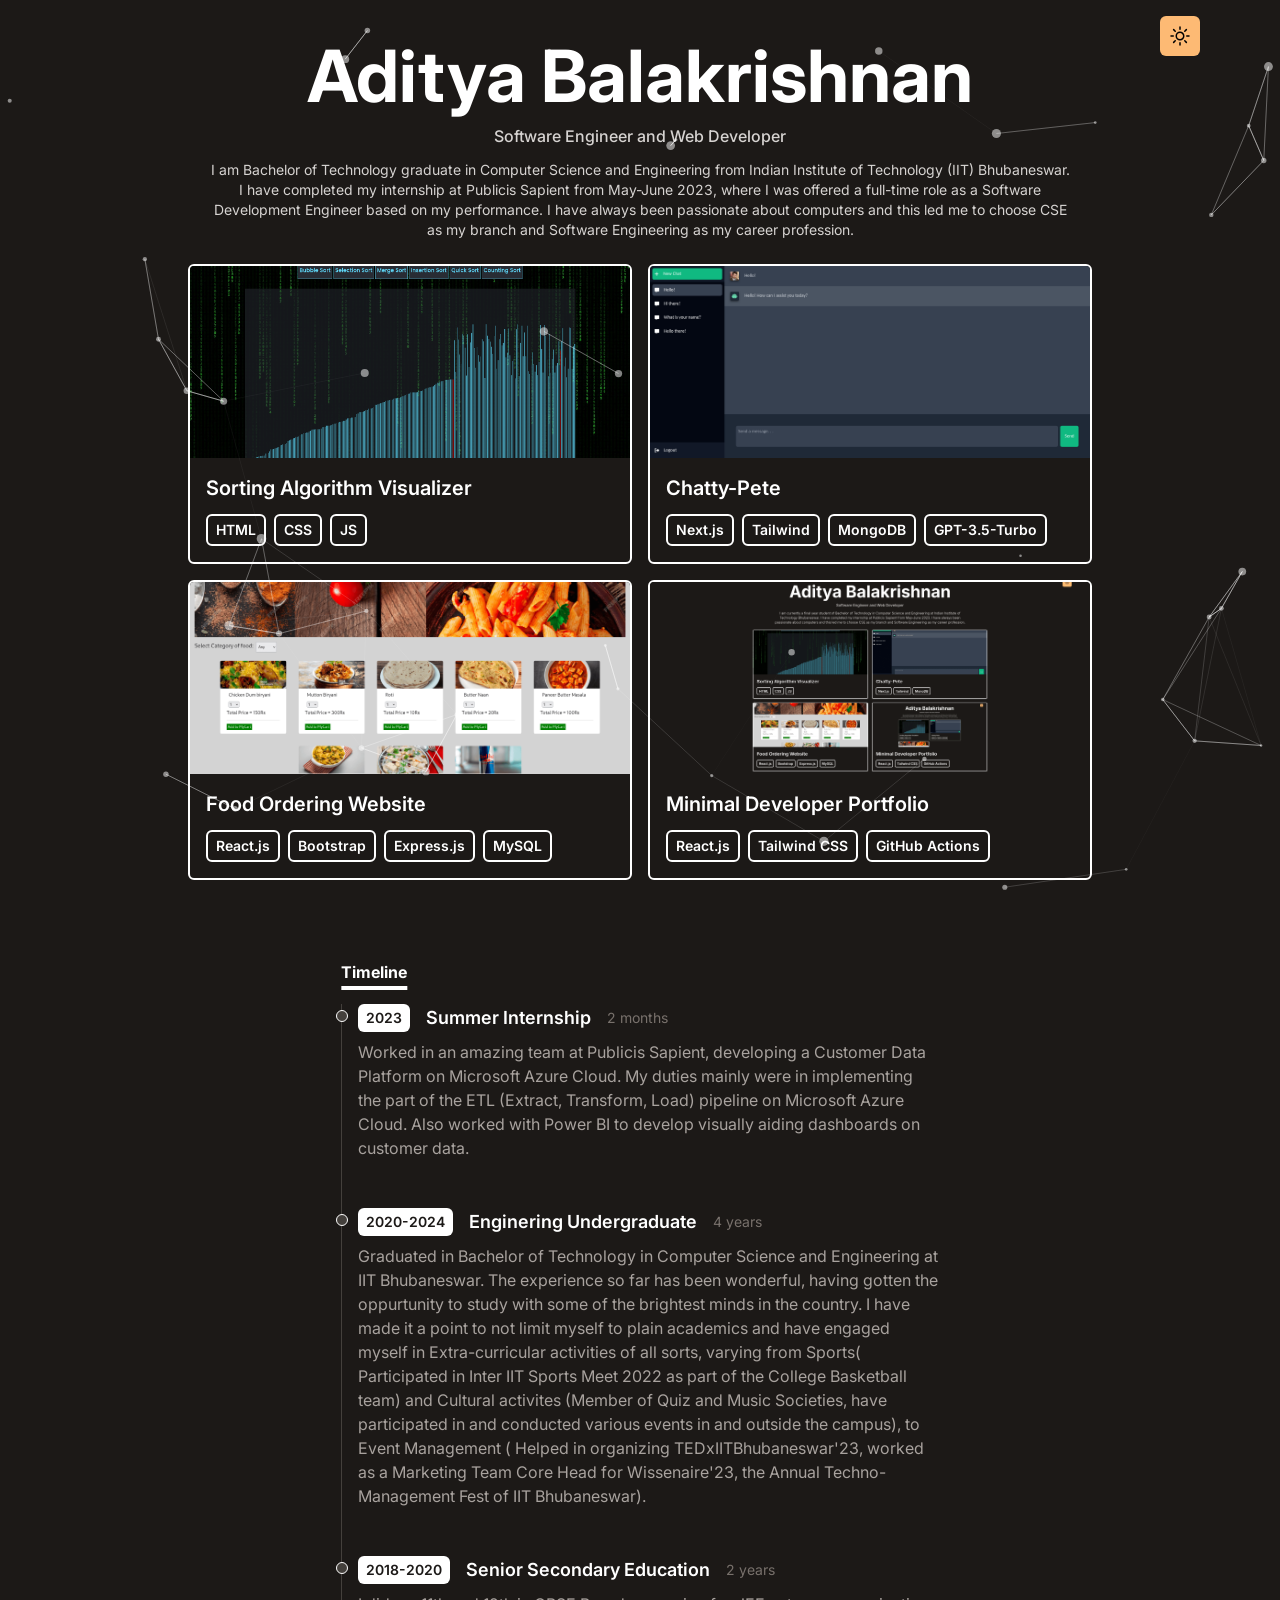
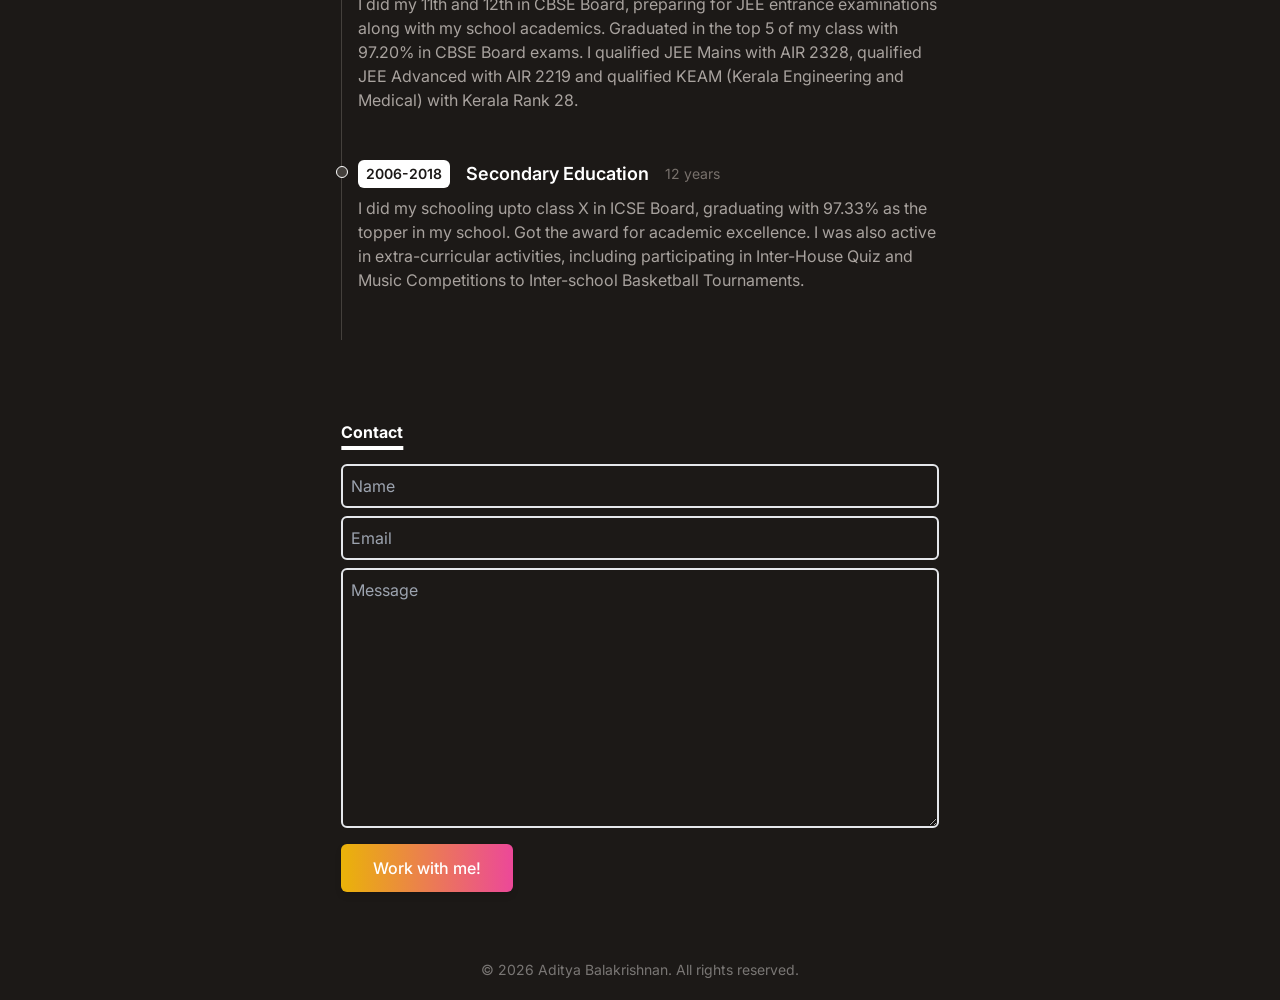
==== index.html @ 232c7db9 "Added build stuff" ====
<!doctype html>
<html lang="en">
  <head>
    <meta charset="UTF-8" />
    <link rel="manifest" href="/site.webmanifest" />
    <meta name="viewport" content="width=device-width, initial-scale=1.0" />
    <title>Minimal Portfolio</title>
    <link rel="preconnect" href="https://fonts.googleapis.com" />
    <link rel="preconnect" href="https://fonts.gstatic.com" crossorigin />
    <link
      href="https://fonts.googleapis.com/css2?family=Inter:wght@300;400;500;600;700&display=swap"
      rel="stylesheet"
    />
    <link
      rel="apple-touch-icon"
      sizes="180x180"
      href="/assets/apple-touch-icon-Cs74NNK3.png"
    />
    <link
      rel="icon"
      type="image/png"
      sizes="32x32"
      href="/assets/favicon-16x16-str2uRy4.png"
    />
    <link
      rel="icon"
      type="image/png"
      sizes="16x16"
      href="/assets/favicon-32x32-C0QKPtD7.png"
    />
    <link rel="manifest" href="/site.webmanifest" />
    <style>
      html,
      body {
        overscroll-behavior: none;
      }
    </style>
    <script type="module" crossorigin src="/assets/index-QibuzWA4.js"></script>
    <link rel="stylesheet" crossorigin href="/assets/index-RofP9uQK.css">
  </head>
  <body>
    <div id="root"></div>
  </body>
</html>
---- assets/index-RofP9uQK.css ----
*,:before,:after{--tw-border-spacing-x: 0;--tw-border-spacing-y: 0;--tw-translate-x: 0;--tw-translate-y: 0;--tw-rotate: 0;--tw-skew-x: 0;--tw-skew-y: 0;--tw-scale-x: 1;--tw-scale-y: 1;--tw-pan-x: ;--tw-pan-y: ;--tw-pinch-zoom: ;--tw-scroll-snap-strictness: proximity;--tw-gradient-from-position: ;--tw-gradient-via-position: ;--tw-gradient-to-position: ;--tw-ordinal: ;--tw-slashed-zero: ;--tw-numeric-figure: ;--tw-numeric-spacing: ;--tw-numeric-fraction: ;--tw-ring-inset: ;--tw-ring-offset-width: 0px;--tw-ring-offset-color: #fff;--tw-ring-color: rgb(59 130 246 / .5);--tw-ring-offset-shadow: 0 0 #0000;--tw-ring-shadow: 0 0 #0000;--tw-shadow: 0 0 #0000;--tw-shadow-colored: 0 0 #0000;--tw-blur: ;--tw-brightness: ;--tw-contrast: ;--tw-grayscale: ;--tw-hue-rotate: ;--tw-invert: ;--tw-saturate: ;--tw-sepia: ;--tw-drop-shadow: ;--tw-backdrop-blur: ;--tw-backdrop-brightness: ;--tw-backdrop-contrast: ;--tw-backdrop-grayscale: ;--tw-backdrop-hue-rotate: ;--tw-backdrop-invert: ;--tw-backdrop-opacity: ;--tw-backdrop-saturate: ;--tw-backdrop-sepia: ;--tw-contain-size: ;--tw-contain-layout: ;--tw-contain-paint: ;--tw-contain-style: }::backdrop{--tw-border-spacing-x: 0;--tw-border-spacing-y: 0;--tw-translate-x: 0;--tw-translate-y: 0;--tw-rotate: 0;--tw-skew-x: 0;--tw-skew-y: 0;--tw-scale-x: 1;--tw-scale-y: 1;--tw-pan-x: ;--tw-pan-y: ;--tw-pinch-zoom: ;--tw-scroll-snap-strictness: proximity;--tw-gradient-from-position: ;--tw-gradient-via-position: ;--tw-gradient-to-position: ;--tw-ordinal: ;--tw-slashed-zero: ;--tw-numeric-figure: ;--tw-numeric-spacing: ;--tw-numeric-fraction: ;--tw-ring-inset: ;--tw-ring-offset-width: 0px;--tw-ring-offset-color: #fff;--tw-ring-color: rgb(59 130 246 / .5);--tw-ring-offset-shadow: 0 0 #0000;--tw-ring-shadow: 0 0 #0000;--tw-shadow: 0 0 #0000;--tw-shadow-colored: 0 0 #0000;--tw-blur: ;--tw-brightness: ;--tw-contrast: ;--tw-grayscale: ;--tw-hue-rotate: ;--tw-invert: ;--tw-saturate: ;--tw-sepia: ;--tw-drop-shadow: ;--tw-backdrop-blur: ;--tw-backdrop-brightness: ;--tw-backdrop-contrast: ;--tw-backdrop-grayscale: ;--tw-backdrop-hue-rotate: ;--tw-backdrop-invert: ;--tw-backdrop-opacity: ;--tw-backdrop-saturate: ;--tw-backdrop-sepia: ;--tw-contain-size: ;--tw-contain-layout: ;--tw-contain-paint: ;--tw-contain-style: }*,:before,:after{box-sizing:border-box;border-width:0;border-style:solid;border-color:#e5e7eb}:before,:after{--tw-content: ""}html,:host{line-height:1.5;-webkit-text-size-adjust:100%;-moz-tab-size:4;-o-tab-size:4;tab-size:4;font-family:ui-sans-serif,system-ui,sans-serif,"Apple Color Emoji","Segoe UI Emoji",Segoe UI Symbol,"Noto Color Emoji";font-feature-settings:normal;font-variation-settings:normal;-webkit-tap-highlight-color:transparent}body{margin:0;line-height:inherit}hr{height:0;color:inherit;border-top-width:1px}abbr:where([title]){-webkit-text-decoration:underline dotted;text-decoration:underline dotted}h1,h2,h3,h4,h5,h6{font-size:inherit;font-weight:inherit}a{color:inherit;text-decoration:inherit}b,strong{font-weight:bolder}code,kbd,samp,pre{font-family:ui-monospace,SFMono-Regular,Menlo,Monaco,Consolas,Liberation Mono,Courier New,monospace;font-feature-settings:normal;font-variation-settings:normal;font-size:1em}small{font-size:80%}sub,sup{font-size:75%;line-height:0;position:relative;vertical-align:baseline}sub{bottom:-.25em}sup{top:-.5em}table{text-indent:0;border-color:inherit;border-collapse:collapse}button,input,optgroup,select,textarea{font-family:inherit;font-feature-settings:inherit;font-variation-settings:inherit;font-size:100%;font-weight:inherit;line-height:inherit;letter-spacing:inherit;color:inherit;margin:0;padding:0}button,select{text-transform:none}button,input:where([type=button]),input:where([type=reset]),input:where([type=submit]){-webkit-appearance:button;background-color:transparent;background-image:none}:-moz-focusring{outline:auto}:-moz-ui-invalid{box-shadow:none}progress{vertical-align:baseline}::-webkit-inner-spin-button,::-webkit-outer-spin-button{height:auto}[type=search]{-webkit-appearance:textfield;outline-offset:-2px}::-webkit-search-decoration{-webkit-appearance:none}::-webkit-file-upload-button{-webkit-appearance:button;font:inherit}summary{display:list-item}blockquote,dl,dd,h1,h2,h3,h4,h5,h6,hr,figure,p,pre{margin:0}fieldset{margin:0;padding:0}legend{padding:0}ol,ul,menu{list-style:none;margin:0;padding:0}dialog{padding:0}textarea{resize:vertical}input::-moz-placeholder,textarea::-moz-placeholder{opacity:1;color:#9ca3af}input::placeholder,textarea::placeholder{opacity:1;color:#9ca3af}button,[role=button]{cursor:pointer}:disabled{cursor:default}img,svg,video,canvas,audio,iframe,embed,object{display:block;vertical-align:middle}img,video{max-width:100%;height:auto}[hidden]:where(:not([hidden=until-found])){display:none}.fixed{position:fixed}.absolute{position:absolute}.relative{position:relative}.-left-1\.5{left:-.375rem}.right-20{right:5rem}.top-4{top:1rem}.z-10{z-index:10}.mx-auto{margin-left:auto;margin-right:auto}.my-1{margin-top:.25rem;margin-bottom:.25rem}.my-2{margin-top:.5rem;margin-bottom:.5rem}.my-20{margin-top:5rem;margin-bottom:5rem}.mb-1{margin-bottom:.25rem}.mb-10{margin-bottom:2.5rem}.mb-2{margin-bottom:.5rem}.mb-3{margin-bottom:.75rem}.mb-4{margin-bottom:1rem}.mb-5{margin-bottom:1.25rem}.ml-4{margin-left:1rem}.mt-1\.5{margin-top:.375rem}.mt-2{margin-top:.5rem}.inline-block{display:inline-block}.flex{display:flex}.grid{display:grid}.h-3{height:.75rem}.h-36{height:9rem}.h-6{height:1.5rem}.min-h-screen{min-height:100vh}.w-11\/12{width:91.666667%}.w-3{width:.75rem}.w-6{width:1.5rem}.w-full{width:100%}.w-max{width:-moz-max-content;width:max-content}.max-w-5xl{max-width:64rem}.cursor-pointer{cursor:pointer}.grid-cols-1{grid-template-columns:repeat(1,minmax(0,1fr))}.flex-row{flex-direction:row}.flex-col{flex-direction:column}.flex-wrap{flex-wrap:wrap}.items-center{align-items:center}.justify-start{justify-content:flex-start}.justify-center{justify-content:center}.gap-2{gap:.5rem}.gap-4{gap:1rem}.overflow-hidden{overflow:hidden}.rounded-full{border-radius:9999px}.rounded-md{border-radius:.375rem}.border{border-width:1px}.border-2{border-width:2px}.border-l{border-left-width:1px}.border-stone-200{--tw-border-opacity: 1;border-color:rgb(231 229 228 / var(--tw-border-opacity, 1))}.border-stone-900{--tw-border-opacity: 1;border-color:rgb(28 25 23 / var(--tw-border-opacity, 1))}.border-white{--tw-border-opacity: 1;border-color:rgb(255 255 255 / var(--tw-border-opacity, 1))}.bg-stone-200{--tw-bg-opacity: 1;background-color:rgb(231 229 228 / var(--tw-bg-opacity, 1))}.bg-stone-900{--tw-bg-opacity: 1;background-color:rgb(28 25 23 / var(--tw-bg-opacity, 1))}.bg-transparent{background-color:transparent}.bg-violet-300{--tw-bg-opacity: 1;background-color:rgb(196 181 253 / var(--tw-bg-opacity, 1))}.bg-white{--tw-bg-opacity: 1;background-color:rgb(255 255 255 / var(--tw-bg-opacity, 1))}.bg-gradient-to-r{background-image:linear-gradient(to right,var(--tw-gradient-stops))}.from-yellow-500{--tw-gradient-from: #eab308 var(--tw-gradient-from-position);--tw-gradient-to: rgb(234 179 8 / 0) var(--tw-gradient-to-position);--tw-gradient-stops: var(--tw-gradient-from), var(--tw-gradient-to)}.to-pink-500{--tw-gradient-to: #ec4899 var(--tw-gradient-to-position)}.object-cover{-o-object-fit:cover;object-fit:cover}.p-2{padding:.5rem}.p-4{padding:1rem}.px-2{padding-left:.5rem;padding-right:.5rem}.px-20{padding-left:5rem;padding-right:5rem}.px-8{padding-left:2rem;padding-right:2rem}.py-1{padding-top:.25rem;padding-bottom:.25rem}.py-3{padding-top:.75rem;padding-bottom:.75rem}.py-5{padding-top:1.25rem;padding-bottom:1.25rem}.pb-6{padding-bottom:1.5rem}.pt-10{padding-top:2.5rem}.text-center{text-align:center}.font-inter{font-family:inter,serif}.text-4xl{font-size:2.25rem;line-height:2.5rem}.text-base{font-size:1rem;line-height:1.5rem}.text-lg{font-size:1.125rem;line-height:1.75rem}.text-sm{font-size:.875rem;line-height:1.25rem}.text-xs{font-size:.75rem;line-height:1rem}.font-bold{font-weight:700}.font-medium{font-weight:500}.font-normal{font-weight:400}.font-semibold{font-weight:600}.leading-none{line-height:1}.text-stone-400{--tw-text-opacity: 1;color:rgb(168 162 158 / var(--tw-text-opacity, 1))}.text-stone-500{--tw-text-opacity: 1;color:rgb(120 113 108 / var(--tw-text-opacity, 1))}.text-stone-900{--tw-text-opacity: 1;color:rgb(28 25 23 / var(--tw-text-opacity, 1))}.text-white{--tw-text-opacity: 1;color:rgb(255 255 255 / var(--tw-text-opacity, 1))}.underline{text-decoration-line:underline}.decoration-4{text-decoration-thickness:4px}.underline-offset-8{text-underline-offset:8px}.opacity-50{opacity:.5}.drop-shadow-md{--tw-drop-shadow: drop-shadow(0 4px 3px rgb(0 0 0 / .07)) drop-shadow(0 2px 2px rgb(0 0 0 / .06));filter:var(--tw-blur) var(--tw-brightness) var(--tw-contrast) var(--tw-grayscale) var(--tw-hue-rotate) var(--tw-invert) var(--tw-saturate) var(--tw-sepia) var(--tw-drop-shadow)}.hover\:stroke-white:hover{stroke:#fff}.focus\:outline-none:focus{outline:2px solid transparent;outline-offset:2px}.dark\:border-white:is(.dark *){--tw-border-opacity: 1;border-color:rgb(255 255 255 / var(--tw-border-opacity, 1))}.dark\:border-x-stone-700:is(.dark *){--tw-border-opacity: 1;border-left-color:rgb(68 64 60 / var(--tw-border-opacity, 1));border-right-color:rgb(68 64 60 / var(--tw-border-opacity, 1))}.dark\:bg-orange-300:is(.dark *){--tw-bg-opacity: 1;background-color:rgb(253 186 116 / var(--tw-bg-opacity, 1))}.dark\:bg-stone-700:is(.dark *){--tw-bg-opacity: 1;background-color:rgb(68 64 60 / var(--tw-bg-opacity, 1))}.dark\:bg-stone-900:is(.dark *){--tw-bg-opacity: 1;background-color:rgb(28 25 23 / var(--tw-bg-opacity, 1))}.dark\:bg-white:is(.dark *){--tw-bg-opacity: 1;background-color:rgb(255 255 255 / var(--tw-bg-opacity, 1))}.dark\:text-stone-300:is(.dark *){--tw-text-opacity: 1;color:rgb(214 211 209 / var(--tw-text-opacity, 1))}.dark\:text-stone-400:is(.dark *){--tw-text-opacity: 1;color:rgb(168 162 158 / var(--tw-text-opacity, 1))}.dark\:text-stone-500:is(.dark *){--tw-text-opacity: 1;color:rgb(120 113 108 / var(--tw-text-opacity, 1))}.dark\:text-stone-900:is(.dark *){--tw-text-opacity: 1;color:rgb(28 25 23 / var(--tw-text-opacity, 1))}.dark\:text-white:is(.dark *){--tw-text-opacity: 1;color:rgb(255 255 255 / var(--tw-text-opacity, 1))}@media(min-width:768px){.md\:mb-3{margin-bottom:.75rem}.md\:h-48{height:12rem}.md\:w-7\/12{width:58.333333%}.md\:grid-cols-2{grid-template-columns:repeat(2,minmax(0,1fr))}.md\:flex-row{flex-direction:row}.md\:text-7xl{font-size:4.5rem;line-height:1}.md\:text-sm{font-size:.875rem;line-height:1.25rem}.md\:text-xl{font-size:1.25rem;line-height:1.75rem}}
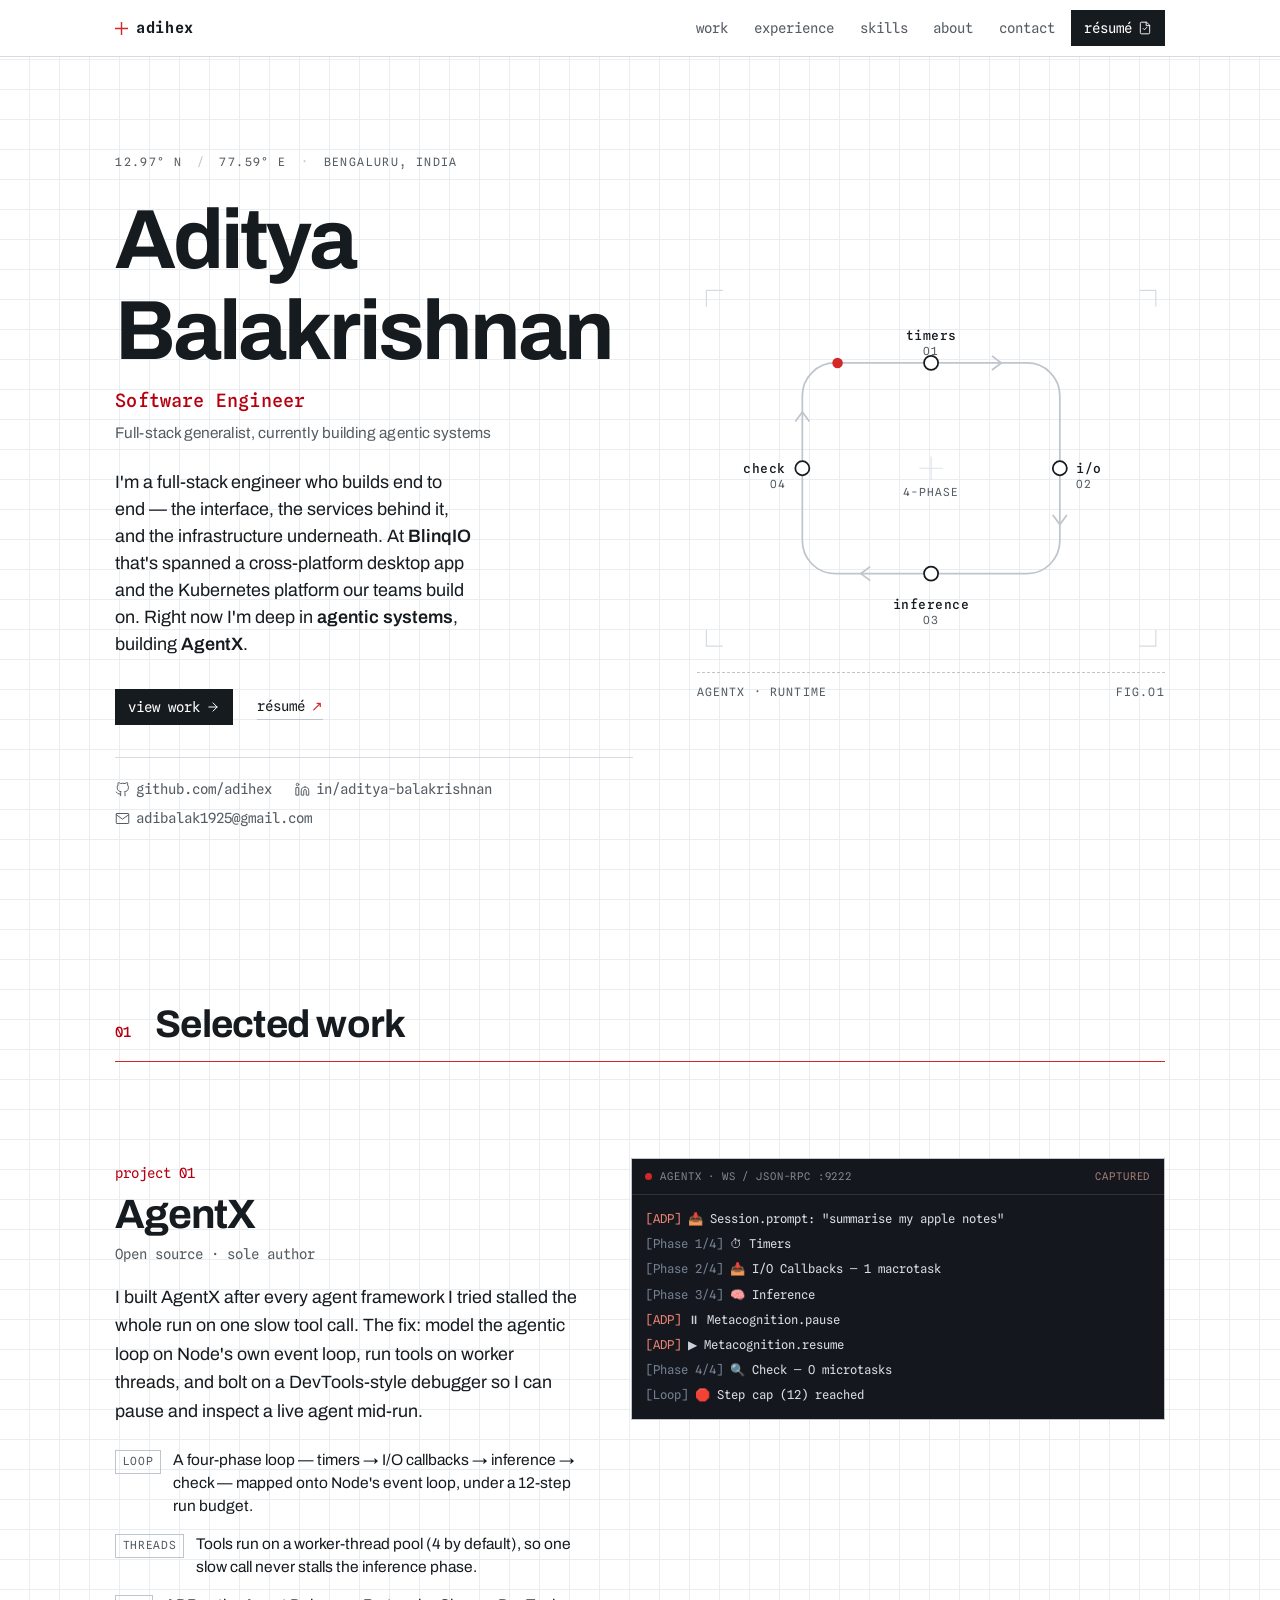
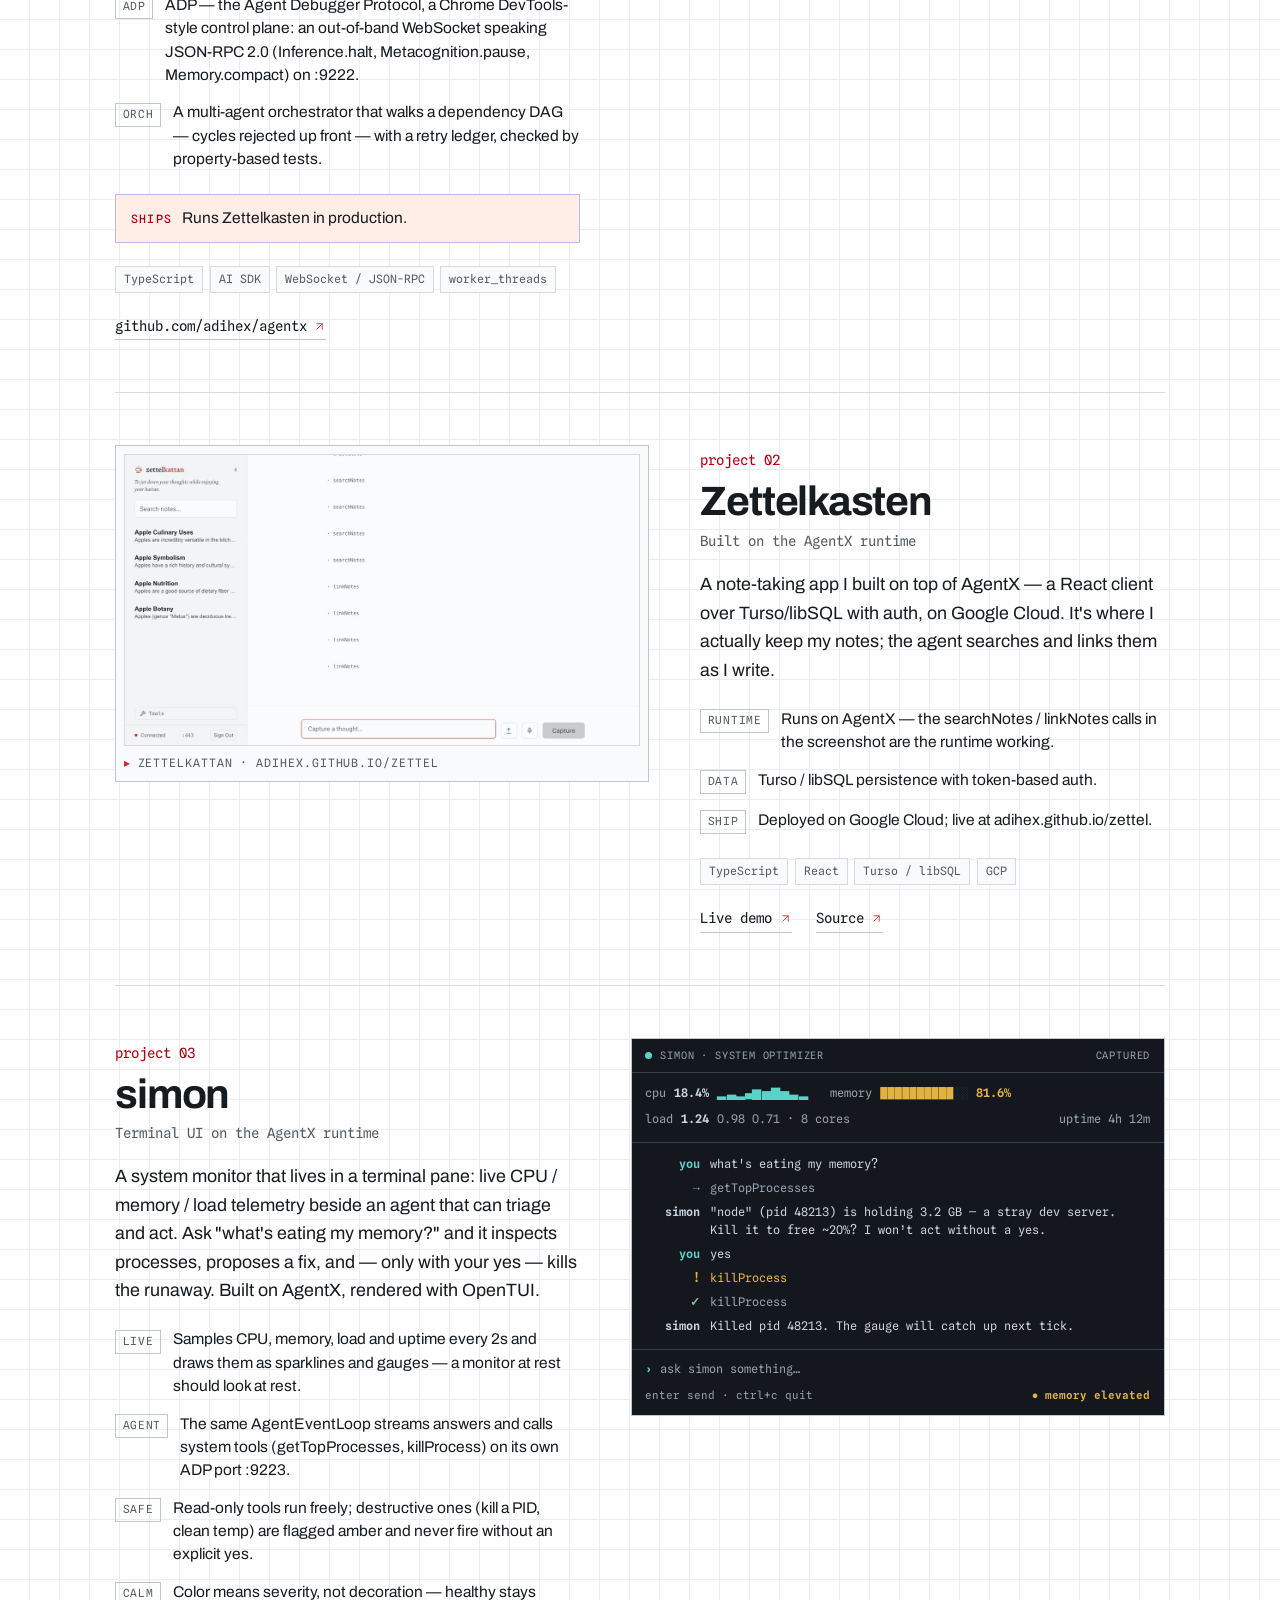
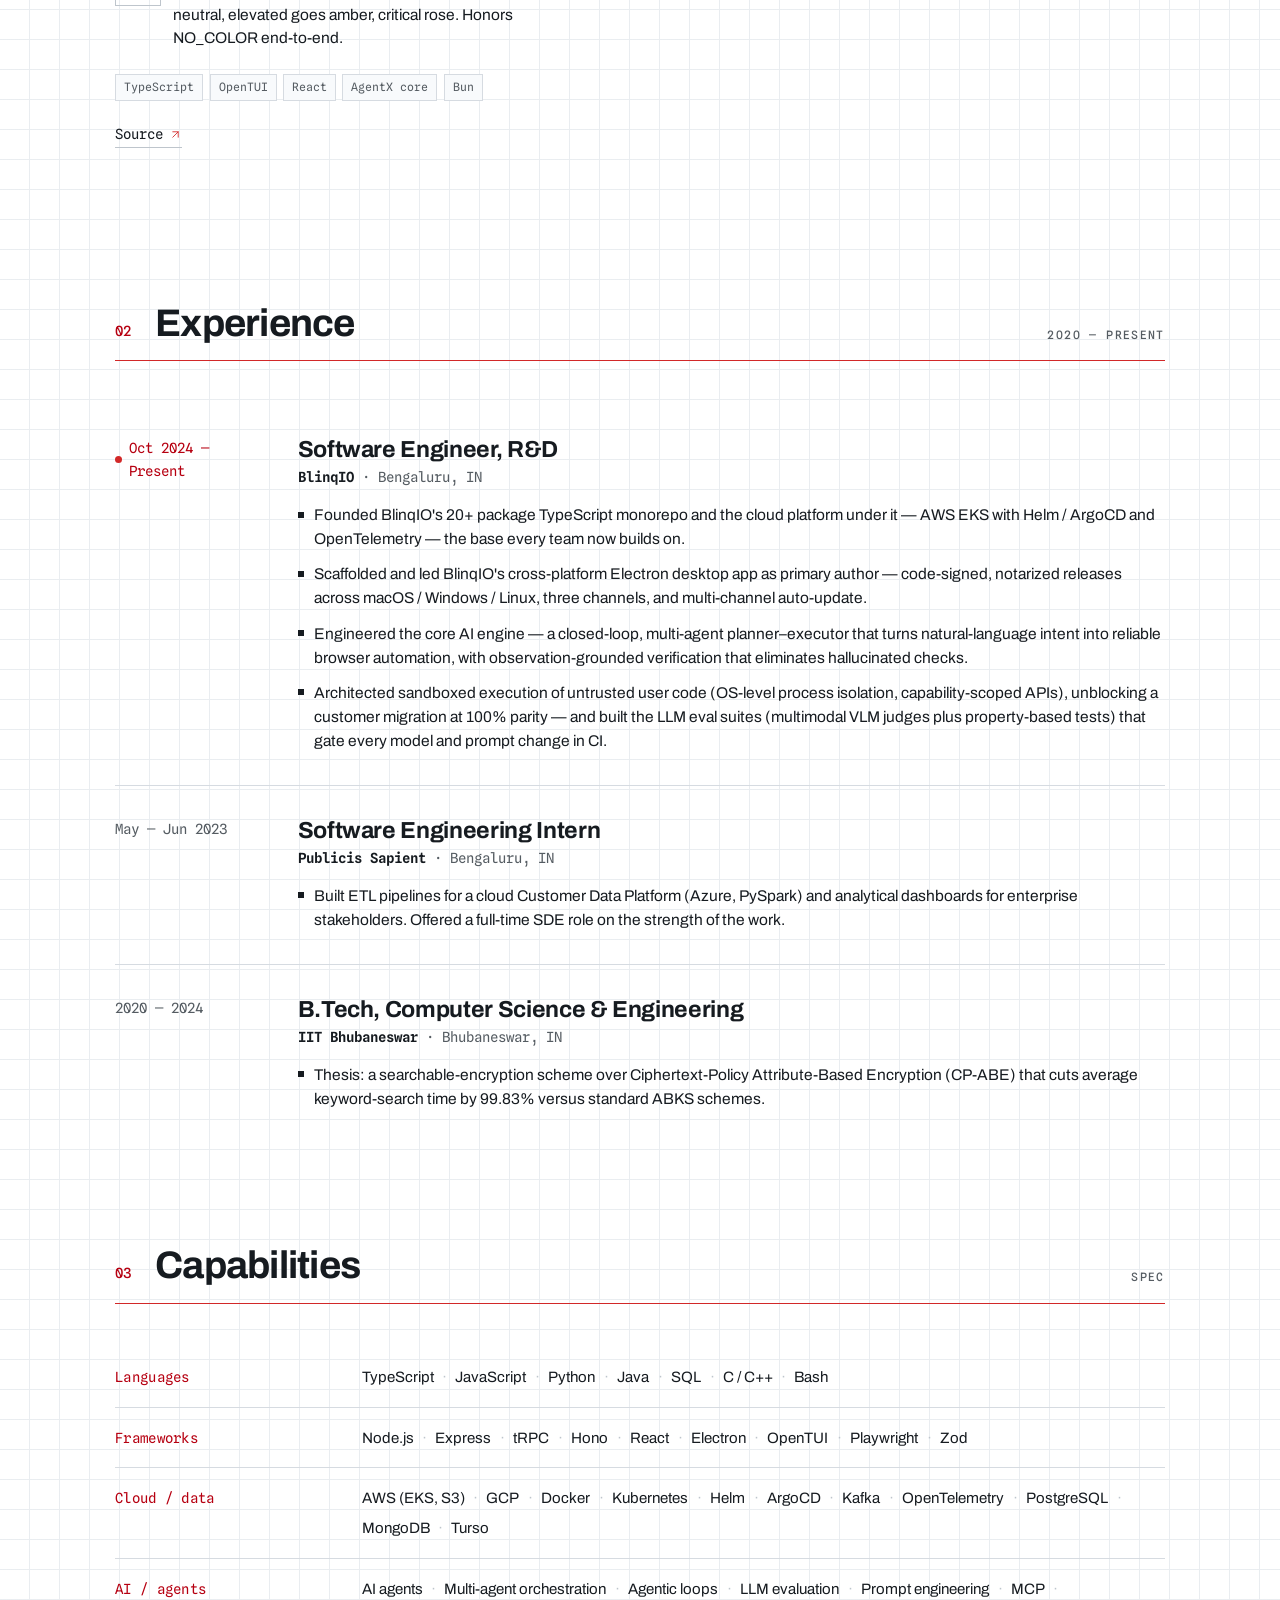
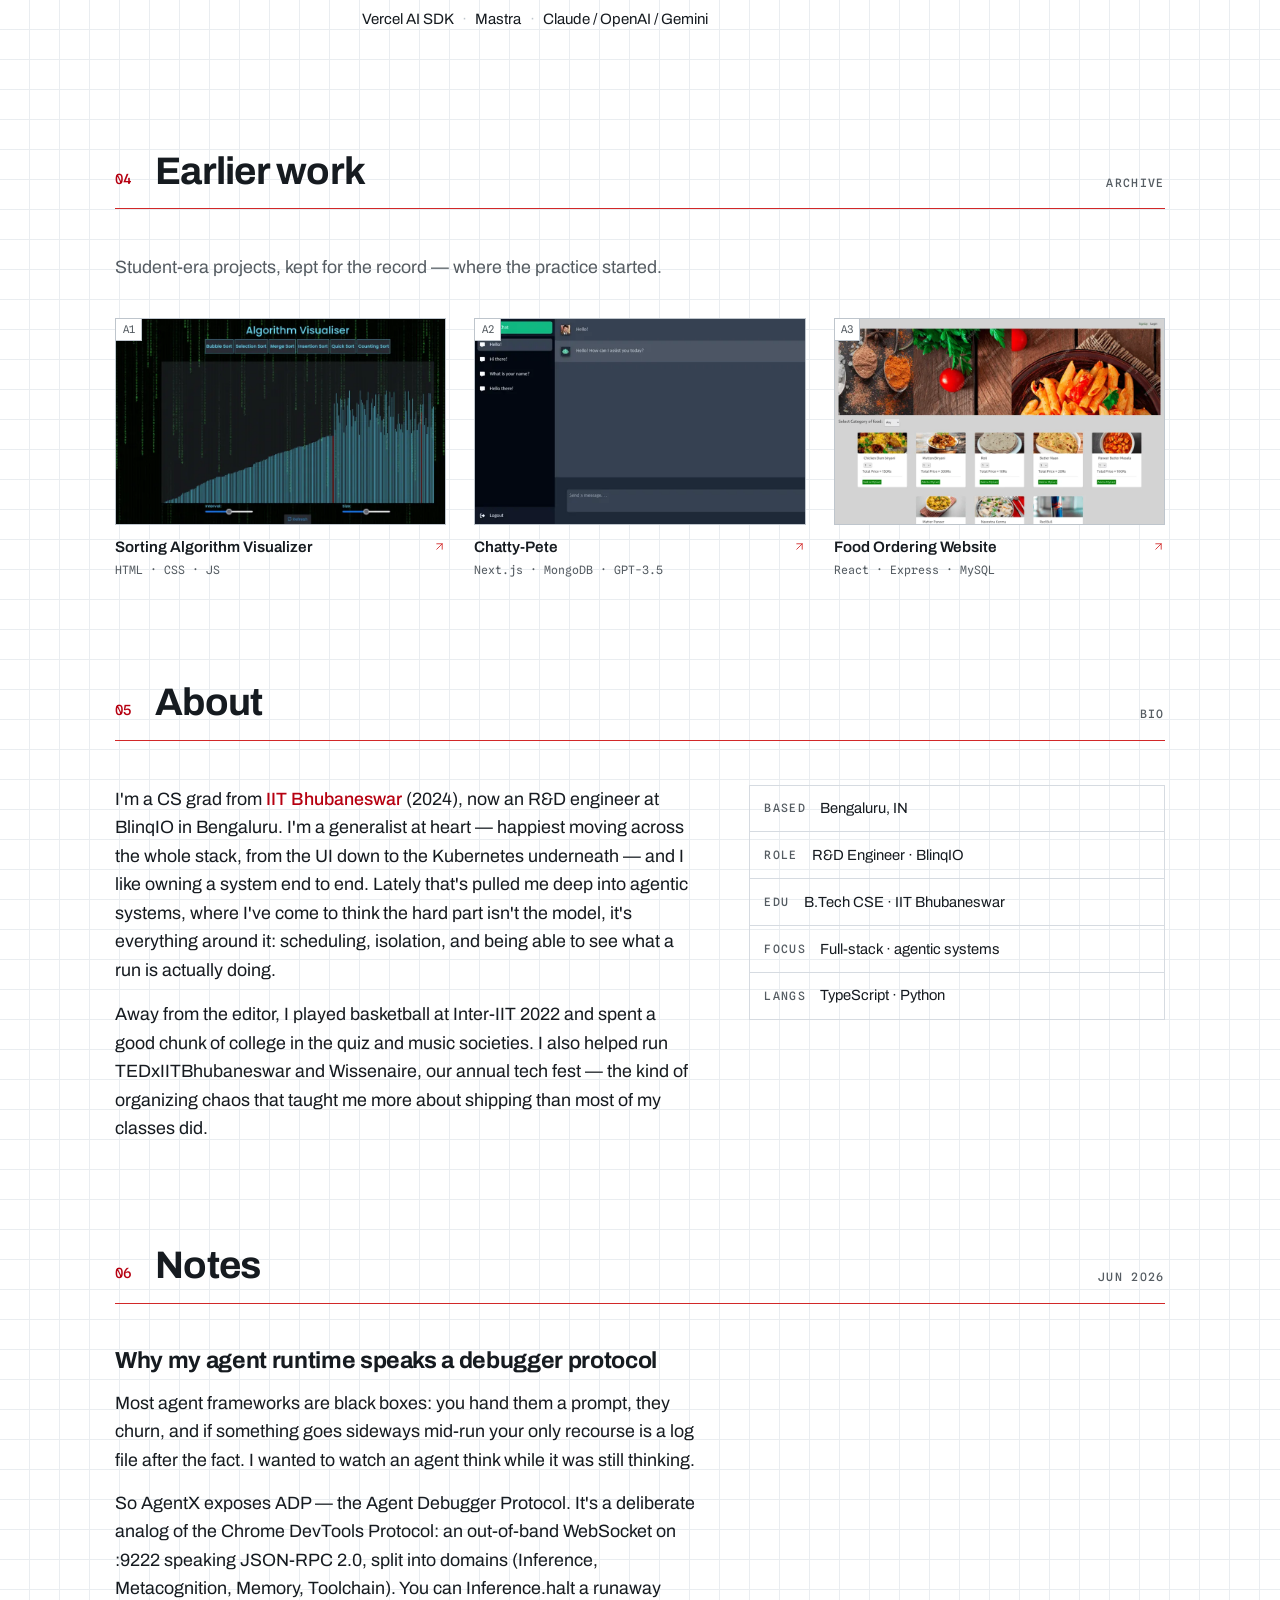
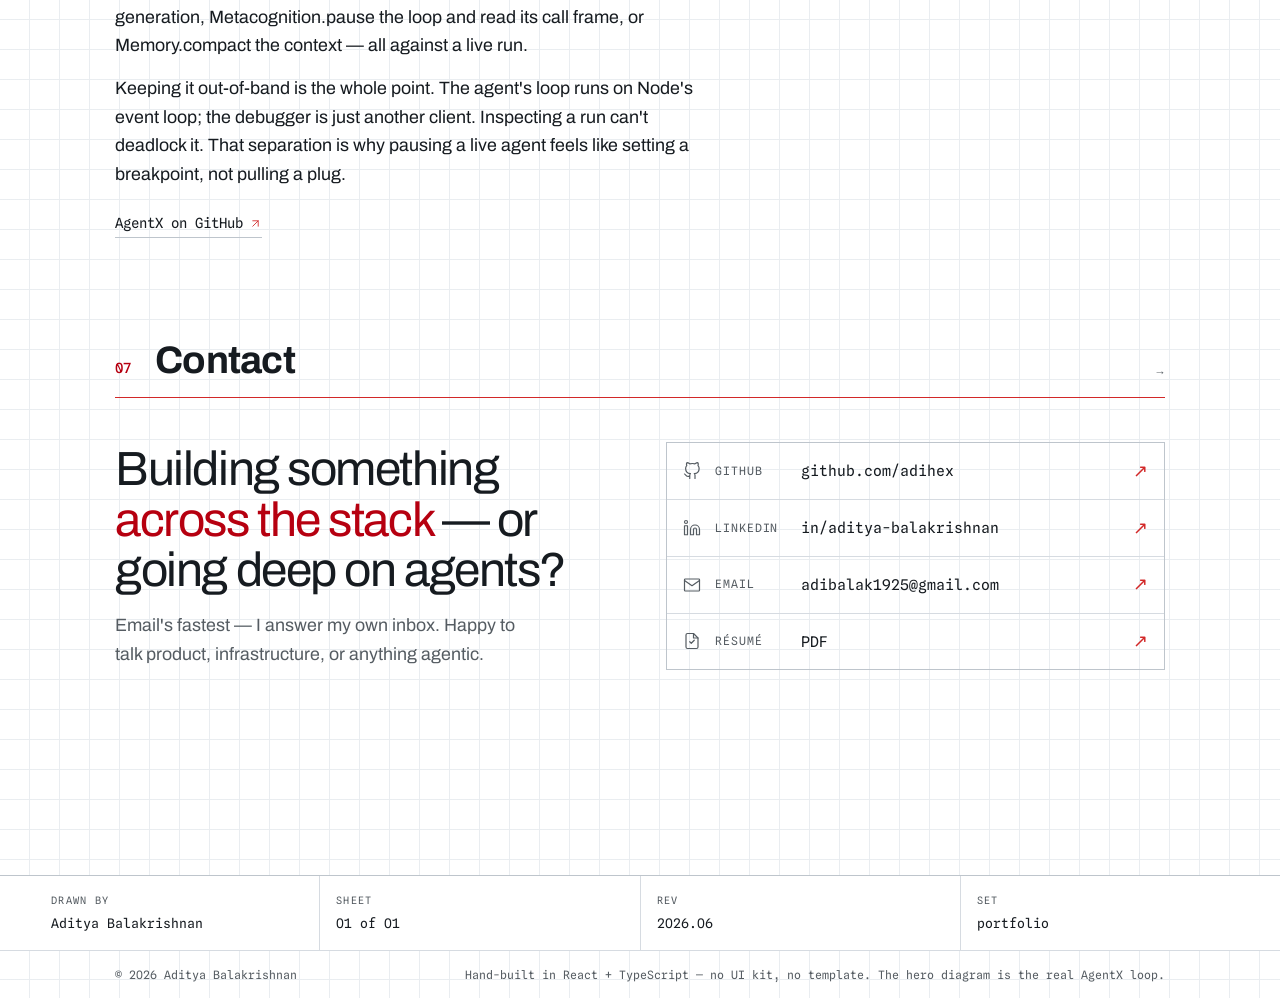
==== commit ba26257a: "Update portfolio from minimal-developer-portfolio" ====
--- a/index.html
+++ b/index.html
@@ -2,41 +2,50 @@
 <html lang="en">
   <head>
     <meta charset="UTF-8" />
-    <link rel="manifest" href="/site.webmanifest" />
     <meta name="viewport" content="width=device-width, initial-scale=1.0" />
-    <title>Minimal Portfolio</title>
+    <meta name="theme-color" content="#ffffff" />
+
+    <title>Aditya Balakrishnan — Software Engineer</title>
+    <meta
+      name="description"
+      content="Aditya Balakrishnan — full-stack software engineer and generalist, currently building agentic systems. R&D engineer at BlinqIO; author of AgentX, an event-driven agent runtime; CSE, IIT Bhubaneswar."
+    />
+    <link rel="canonical" href="https://adihex.github.io/" />
+    <meta name="author" content="Aditya Balakrishnan" />
+
+    <!-- Open Graph / social -->
+    <meta property="og:type" content="website" />
+    <meta property="og:url" content="https://adihex.github.io/" />
+    <meta property="og:title" content="Aditya Balakrishnan — Software Engineer" />
+    <meta
+      property="og:description"
+      content="Full-stack engineer who builds end to end — web, desktop, and the cloud platform underneath. Lately building agentic systems like AgentX. R&D at BlinqIO."
+    />
+    <meta property="og:image" content="https://adihex.github.io/og.png" />
+    <meta name="twitter:card" content="summary_large_image" />
+    <meta name="twitter:title" content="Aditya Balakrishnan — Software Engineer" />
+    <meta
+      name="twitter:description"
+      content="Full-stack engineer who builds end to end — web, desktop, and the cloud platform underneath. Lately building agentic systems like AgentX. R&D at BlinqIO."
+    />
+    <meta name="twitter:image" content="https://adihex.github.io/og.png" />
+
+    <!-- icons -->
+    <link rel="icon" type="image/x-icon" href="/assets/favicon.ico" />
+    <link rel="icon" type="image/png" sizes="32x32" href="/assets/favicon-32x32.png" />
+    <link rel="icon" type="image/png" sizes="16x16" href="/assets/favicon-16x16.png" />
+    <link rel="apple-touch-icon" sizes="180x180" href="/assets/apple-touch-icon.png" />
+    <link rel="manifest" href="/assets/site.webmanifest" />
+
+    <!-- fonts: Archivo (grotesque) + Spline Sans Mono (annotation) -->
     <link rel="preconnect" href="https://fonts.googleapis.com" />
     <link rel="preconnect" href="https://fonts.gstatic.com" crossorigin />
     <link
-      href="https://fonts.googleapis.com/css2?family=Inter:wght@300;400;500;600;700&display=swap"
+      href="https://fonts.googleapis.com/css2?family=Archivo:wght@400;500;600;700;800&family=Spline+Sans+Mono:wght@400;500;600&display=swap"
       rel="stylesheet"
     />
-    <link
-      rel="apple-touch-icon"
-      sizes="180x180"
-      href="/assets/apple-touch-icon-Cs74NNK3.png"
-    />
-    <link
-      rel="icon"
-      type="image/png"
-      sizes="32x32"
-      href="/assets/favicon-16x16-str2uRy4.png"
-    />
-    <link
-      rel="icon"
-      type="image/png"
-      sizes="16x16"
-      href="/assets/favicon-32x32-C0QKPtD7.png"
-    />
-    <link rel="manifest" href="/site.webmanifest" />
-    <style>
-      html,
-      body {
-        overscroll-behavior: none;
-      }
-    </style>
-    <script type="module" crossorigin src="/assets/index-QibuzWA4.js"></script>
-    <link rel="stylesheet" crossorigin href="/assets/index-RofP9uQK.css">
+    <script type="module" crossorigin src="/assets/index-wzRD7kf2.js"></script>
+    <link rel="stylesheet" crossorigin href="/assets/index-BJAtpOd6.css">
   </head>
   <body>
     <div id="root"></div>
--- a/assets/index-BJAtpOd6.css
+++ b/assets/index-BJAtpOd6.css
@@ -0,0 +1 @@
+*,:before,:after{--tw-border-spacing-x: 0;--tw-border-spacing-y: 0;--tw-translate-x: 0;--tw-translate-y: 0;--tw-rotate: 0;--tw-skew-x: 0;--tw-skew-y: 0;--tw-scale-x: 1;--tw-scale-y: 1;--tw-pan-x: ;--tw-pan-y: ;--tw-pinch-zoom: ;--tw-scroll-snap-strictness: proximity;--tw-gradient-from-position: ;--tw-gradient-via-position: ;--tw-gradient-to-position: ;--tw-ordinal: ;--tw-slashed-zero: ;--tw-numeric-figure: ;--tw-numeric-spacing: ;--tw-numeric-fraction: ;--tw-ring-inset: ;--tw-ring-offset-width: 0px;--tw-ring-offset-color: #fff;--tw-ring-color: rgb(59 130 246 / .5);--tw-ring-offset-shadow: 0 0 #0000;--tw-ring-shadow: 0 0 #0000;--tw-shadow: 0 0 #0000;--tw-shadow-colored: 0 0 #0000;--tw-blur: ;--tw-brightness: ;--tw-contrast: ;--tw-grayscale: ;--tw-hue-rotate: ;--tw-invert: ;--tw-saturate: ;--tw-sepia: ;--tw-drop-shadow: ;--tw-backdrop-blur: ;--tw-backdrop-brightness: ;--tw-backdrop-contrast: ;--tw-backdrop-grayscale: ;--tw-backdrop-hue-rotate: ;--tw-backdrop-invert: ;--tw-backdrop-opacity: ;--tw-backdrop-saturate: ;--tw-backdrop-sepia: ;--tw-contain-size: ;--tw-contain-layout: ;--tw-contain-paint: ;--tw-contain-style: }::backdrop{--tw-border-spacing-x: 0;--tw-border-spacing-y: 0;--tw-translate-x: 0;--tw-translate-y: 0;--tw-rotate: 0;--tw-skew-x: 0;--tw-skew-y: 0;--tw-scale-x: 1;--tw-scale-y: 1;--tw-pan-x: ;--tw-pan-y: ;--tw-pinch-zoom: ;--tw-scroll-snap-strictness: proximity;--tw-gradient-from-position: ;--tw-gradient-via-position: ;--tw-gradient-to-position: ;--tw-ordinal: ;--tw-slashed-zero: ;--tw-numeric-figure: ;--tw-numeric-spacing: ;--tw-numeric-fraction: ;--tw-ring-inset: ;--tw-ring-offset-width: 0px;--tw-ring-offset-color: #fff;--tw-ring-color: rgb(59 130 246 / .5);--tw-ring-offset-shadow: 0 0 #0000;--tw-ring-shadow: 0 0 #0000;--tw-shadow: 0 0 #0000;--tw-shadow-colored: 0 0 #0000;--tw-blur: ;--tw-brightness: ;--tw-contrast: ;--tw-grayscale: ;--tw-hue-rotate: ;--tw-invert: ;--tw-saturate: ;--tw-sepia: ;--tw-drop-shadow: ;--tw-backdrop-blur: ;--tw-backdrop-brightness: ;--tw-backdrop-contrast: ;--tw-backdrop-grayscale: ;--tw-backdrop-hue-rotate: ;--tw-backdrop-invert: ;--tw-backdrop-opacity: ;--tw-backdrop-saturate: ;--tw-backdrop-sepia: ;--tw-contain-size: ;--tw-contain-layout: ;--tw-contain-paint: ;--tw-contain-style: }*,:before,:after{box-sizing:border-box;border-width:0;border-style:solid;border-color:#e5e7eb}:before,:after{--tw-content: ""}html,:host{line-height:1.5;-webkit-text-size-adjust:100%;-moz-tab-size:4;-o-tab-size:4;tab-size:4;font-family:ui-sans-serif,system-ui,sans-serif,"Apple Color Emoji","Segoe UI Emoji",Segoe UI Symbol,"Noto Color Emoji";font-feature-settings:normal;font-variation-settings:normal;-webkit-tap-highlight-color:transparent}body{margin:0;line-height:inherit}hr{height:0;color:inherit;border-top-width:1px}abbr:where([title]){-webkit-text-decoration:underline dotted;text-decoration:underline dotted}h1,h2,h3,h4,h5,h6{font-size:inherit;font-weight:inherit}a{color:inherit;text-decoration:inherit}b,strong{font-weight:bolder}code,kbd,samp,pre{font-family:ui-monospace,SFMono-Regular,Menlo,Monaco,Consolas,Liberation Mono,Courier New,monospace;font-feature-settings:normal;font-variation-settings:normal;font-size:1em}small{font-size:80%}sub,sup{font-size:75%;line-height:0;position:relative;vertical-align:baseline}sub{bottom:-.25em}sup{top:-.5em}table{text-indent:0;border-color:inherit;border-collapse:collapse}button,input,optgroup,select,textarea{font-family:inherit;font-feature-settings:inherit;font-variation-settings:inherit;font-size:100%;font-weight:inherit;line-height:inherit;letter-spacing:inherit;color:inherit;margin:0;padding:0}button,select{text-transform:none}button,input:where([type=button]),input:where([type=reset]),input:where([type=submit]){-webkit-appearance:button;background-color:transparent;background-image:none}:-moz-focusring{outline:auto}:-moz-ui-invalid{box-shadow:none}progress{vertical-align:baseline}::-webkit-inner-spin-button,::-webkit-outer-spin-button{height:auto}[type=search]{-webkit-appearance:textfield;outline-offset:-2px}::-webkit-search-decoration{-webkit-appearance:none}::-webkit-file-upload-button{-webkit-appearance:button;font:inherit}summary{display:list-item}blockquote,dl,dd,h1,h2,h3,h4,h5,h6,hr,figure,p,pre{margin:0}fieldset{margin:0;padding:0}legend{padding:0}ol,ul,menu{list-style:none;margin:0;padding:0}dialog{padding:0}textarea{resize:vertical}input::-moz-placeholder,textarea::-moz-placeholder{opacity:1;color:#9ca3af}input::placeholder,textarea::placeholder{opacity:1;color:#9ca3af}button,[role=button]{cursor:pointer}:disabled{cursor:default}img,svg,video,canvas,audio,iframe,embed,object{display:block;vertical-align:middle}img,video{max-width:100%;height:auto}[hidden]:where(:not([hidden=until-found])){display:none}.container{width:100%}@media (min-width: 640px){.container{max-width:640px}}@media (min-width: 768px){.container{max-width:768px}}@media (min-width: 1024px){.container{max-width:1024px}}@media (min-width: 1280px){.container{max-width:1280px}}@media (min-width: 1536px){.container{max-width:1536px}}.visible{visibility:visible}.static{position:static}.transform{transform:translate(var(--tw-translate-x),var(--tw-translate-y)) rotate(var(--tw-rotate)) skew(var(--tw-skew-x)) skewY(var(--tw-skew-y)) scaleX(var(--tw-scale-x)) scaleY(var(--tw-scale-y))}.filter{filter:var(--tw-blur) var(--tw-brightness) var(--tw-contrast) var(--tw-grayscale) var(--tw-hue-rotate) var(--tw-invert) var(--tw-saturate) var(--tw-sepia) var(--tw-drop-shadow)}.transition{transition-property:color,background-color,border-color,text-decoration-color,fill,stroke,opacity,box-shadow,transform,filter,backdrop-filter;transition-timing-function:cubic-bezier(.4,0,.2,1);transition-duration:.15s}:root{--bg: oklch(1 0 0);--surface: oklch(.985 .003 240);--surface-2: oklch(.966 .005 240);--ink: oklch(.22 .012 250);--muted: oklch(.47 .013 250);--grid: oklch(.945 .006 250);--line: oklch(.89 .01 250);--line-2: oklch(.82 .013 250);--accent: oklch(.56 .205 27);--accent-ink: oklch(.487 .2 27);--accent-wash: oklch(.965 .028 30);--sans: "Archivo", ui-sans-serif, system-ui, -apple-system, sans-serif;--mono: "Spline Sans Mono", ui-monospace, "SF Mono", "Menlo", monospace;--t-display: clamp(2.25rem, 7vw, 5.25rem);--t-h2: clamp(1.6rem, 3.6vw, 2.4rem);--t-h3: clamp(1.18rem, 2vw, 1.45rem);--t-body: clamp(1rem, .97rem + .18vw, 1.12rem);--t-small: .875rem;--t-label: .72rem;--measure: 72rem;--gutter: clamp(1.15rem, 4vw, 3.5rem);--section-y: clamp(3.5rem, 8vw, 6.5rem);--ease: cubic-bezier(.16, 1, .3, 1);--dur: .7s}*{box-sizing:border-box}html{-webkit-text-size-adjust:100%;scroll-behavior:smooth}body{margin:0;font-family:var(--sans);font-size:var(--t-body);line-height:1.6;color:var(--ink);background-color:var(--bg);background-image:linear-gradient(var(--grid) 1px,transparent 1px),linear-gradient(90deg,var(--grid) 1px,transparent 1px);background-size:30px 30px;background-position:-1px -1px;overflow-x:clip;-webkit-font-smoothing:antialiased;text-rendering:optimizeLegibility;font-feature-settings:"ss01","cv01"}::-moz-selection{background:var(--accent-wash);color:var(--accent-ink)}::selection{background:var(--accent-wash);color:var(--accent-ink)}h1,h2,h3,h4{margin:0;font-weight:700;line-height:1.08;letter-spacing:-.02em;text-wrap:balance}p{margin:0;text-wrap:pretty}a{color:inherit;text-decoration:none}:focus-visible{outline:2px solid var(--accent);outline-offset:3px;border-radius:1px}.wrap{width:100%;max-width:var(--measure);margin-inline:auto;padding-inline:var(--gutter)}.mono{font-family:var(--mono);font-feature-settings:"zero" 1}.label{font-family:var(--mono);font-size:var(--t-label);letter-spacing:.12em;text-transform:uppercase;color:var(--muted);font-weight:500}.rule{height:1px;background:var(--line);border:0;width:100%}.dot{display:inline-block;width:7px;height:7px;border-radius:50%;background:var(--accent);flex:none}.link{color:var(--ink);background-image:linear-gradient(var(--accent),var(--accent));background-size:0% 1.5px;background-repeat:no-repeat;background-position:0 100%;transition:background-size .35s var(--ease),color .2s ease}.link:hover,.link:focus-visible{color:var(--accent-ink);background-size:100% 1.5px}.out{font-family:var(--mono);font-size:var(--t-small);color:var(--ink);display:inline-flex;align-items:center;gap:.45em;border-bottom:1.5px solid var(--line-2);padding-bottom:2px;transition:color .2s ease,border-color .25s ease}.out .arrow{transition:transform .3s var(--ease);color:var(--accent)}.out:hover,.out:focus-visible{color:var(--accent-ink);border-color:var(--accent)}.out:hover .arrow,.out:focus-visible .arrow{transform:translate(3px,-3px)}.sheet{padding-block:var(--section-y);position:relative;scroll-margin-top:5rem}.sheet+.sheet{padding-top:0}.titleblock{display:flex;align-items:baseline;gap:clamp(.75rem,2vw,1.5rem);padding-bottom:1rem;margin-bottom:clamp(1.75rem,4vw,2.75rem);border-bottom:1px solid var(--line-2);position:relative}.titleblock__no{font-family:var(--mono);font-size:var(--t-small);color:var(--accent-ink);font-weight:500;flex:none}.titleblock__title{font-size:var(--t-h2);font-weight:700;letter-spacing:-.02em}.titleblock__meta{margin-left:auto;align-self:end;text-align:right}.titleblock:after{content:"";position:absolute;left:0;bottom:-1px;height:1px;width:100%;background:var(--accent);transform:scaleX(0);transform-origin:left center;transition:transform .9s var(--ease)}.is-visible .titleblock:after{transform:scaleX(1)}.nav{position:sticky;top:0;z-index:100;background:color-mix(in oklch,var(--bg) 86%,transparent);-webkit-backdrop-filter:saturate(1.1) blur(8px);backdrop-filter:saturate(1.1) blur(8px);border-bottom:1px solid var(--line)}.nav__inner{display:flex;align-items:center;gap:1rem;height:3.5rem}.nav__brand{font-family:var(--mono);font-weight:600;letter-spacing:.04em;font-size:.95rem;display:inline-flex;align-items:center;gap:.5rem}.nav__brand .tick{color:var(--accent)}.nav__links{display:flex;gap:clamp(.9rem,2vw,1.6rem);margin-left:auto}.nav__links a{font-family:var(--mono);font-size:var(--t-small);color:var(--muted);position:relative;padding-block:.2rem;transition:color .2s ease}.nav__links a:hover,.nav__links a:focus-visible{color:var(--ink)}.nav__resume{font-family:var(--mono);font-size:var(--t-small);color:var(--bg);background:var(--ink);padding:.42rem .8rem;display:inline-flex;align-items:center;gap:.4rem;transition:background .2s ease;white-space:nowrap}.nav__resume:hover,.nav__resume:focus-visible{background:var(--accent-ink)}@media (max-width: 720px){.nav__links{display:none}.nav__resume{margin-left:auto}}.hero{padding-top:clamp(3rem,8vw,6rem);padding-bottom:clamp(2.5rem,6vw,4.5rem);position:relative}.hero__grid{display:grid;grid-template-columns:minmax(0,1.05fr) minmax(0,.95fr);gap:clamp(1.5rem,5vw,4rem);align-items:center}@media (max-width: 880px){.hero__grid{grid-template-columns:minmax(0,1fr);gap:2.5rem}}.hero__coord{font-family:var(--mono);font-size:var(--t-label);letter-spacing:.12em;text-transform:uppercase;color:var(--muted);display:flex;flex-wrap:wrap;gap:.5rem .9rem;margin-bottom:1.5rem}.hero__coord .sep{color:var(--line-2)}.hero__intro,.hero__art{min-width:0}.hero h1{font-size:var(--t-display);letter-spacing:-.035em;margin-bottom:.6rem;overflow-wrap:break-word;max-width:100%}.hero__role{font-family:var(--mono);font-size:clamp(.95rem,1.6vw,1.15rem);font-weight:500;color:var(--accent-ink);letter-spacing:.01em;margin-bottom:.3rem}.hero__rolenote{font-size:clamp(.92rem,1.2vw,1.02rem);color:var(--muted);letter-spacing:.005em;margin-bottom:1.5rem}.hero__lede{font-size:clamp(1.05rem,1.4vw,1.3rem);color:var(--ink);max-width:36ch;line-height:1.5;margin-bottom:2rem}.hero__lede b{font-weight:600}.hero__actions{display:flex;flex-wrap:wrap;gap:.75rem 1.5rem;align-items:center}.idcard{display:flex;flex-wrap:wrap;gap:.4rem 1.4rem;margin-top:2rem;padding-top:1.25rem;border-top:1px solid var(--line)}.idcard a{font-family:var(--mono);font-size:var(--t-small);color:var(--muted);transition:color .2s ease;display:inline-flex;gap:.45em;align-items:center}.idcard a:hover,.idcard a:focus-visible{color:var(--accent-ink)}.idcard svg{width:15px;height:15px;flex:none}.idcard a{max-width:100%;overflow:hidden;text-overflow:ellipsis}@media (max-width: 520px){.idcard{flex-direction:column;gap:.55rem}}.schematic{width:100%}.schematic figure{margin:0}.schematic svg{width:100%;height:auto;display:block;overflow:visible}.schematic .stroke{fill:none;stroke:var(--line-2);stroke-width:1.5}.schematic .stroke--dim{fill:none;stroke:var(--line);stroke-width:1}.schematic .node{fill:var(--bg);stroke:var(--ink);stroke-width:1.5}.schematic .nodelabel{font-family:var(--mono);font-size:11px;fill:var(--ink);font-weight:500;letter-spacing:.04em}.schematic .axislabel{font-family:var(--mono);font-size:9.5px;fill:var(--muted);letter-spacing:.1em;text-transform:uppercase}.schematic .pulse{fill:var(--accent)}.schematic figcaption{font-family:var(--mono);font-size:var(--t-label);letter-spacing:.1em;text-transform:uppercase;color:var(--muted);margin-top:1rem;display:flex;justify-content:space-between;border-top:1px dashed var(--line-2);padding-top:.6rem}.schematic .draw{stroke-dasharray:var(--len, 1200);stroke-dashoffset:var(--len, 1200);animation:draw 1.6s var(--ease) .2s forwards}@keyframes draw{to{stroke-dashoffset:0}}.project{display:grid;grid-template-columns:minmax(0,1fr) minmax(0,1.15fr);gap:clamp(1.5rem,4vw,3.25rem);padding-block:clamp(2rem,5vw,3.25rem);align-items:start}.project+.project{border-top:1px solid var(--line)}.project--flip{grid-template-columns:minmax(0,1.15fr) minmax(0,1fr)}.project--flip .project__art{order:-1}.project__body,.project__art{min-width:0}@media (max-width: 880px){.project,.project--flip{grid-template-columns:minmax(0,1fr);gap:1.75rem}.project--flip .project__art{order:0}}.project__index{font-family:var(--mono);font-size:var(--t-small);color:var(--accent-ink)}.project__title{font-size:clamp(1.8rem,3.2vw,2.6rem);letter-spacing:-.03em;margin:.4rem 0 .35rem}.project__kicker{font-family:var(--mono);font-size:var(--t-small);color:var(--muted);margin-bottom:1.1rem}.project__lede{color:var(--ink);margin-bottom:1.4rem;max-width:52ch}.callouts{list-style:none;margin:0 0 1.5rem;padding:0;display:grid;gap:.9rem}.callouts li{display:grid;grid-template-columns:auto 1fr;gap:.75rem;align-items:start}.callouts .ckey{font-family:var(--mono);font-size:.7rem;letter-spacing:.06em;color:var(--muted);border:1px solid var(--line-2);padding:.12rem .4rem;white-space:nowrap;margin-top:.15rem;text-transform:uppercase}.callouts .cval{color:var(--ink);font-size:.97rem;line-height:1.5}.callouts .cval b{font-weight:600}.outcome{display:flex;gap:.6rem;align-items:baseline;font-size:.97rem;color:var(--ink);background:var(--accent-wash);border-left:0;border:1px solid color-mix(in oklch,var(--accent) 25%,var(--line));padding:.7rem .9rem;margin-bottom:1.4rem}.outcome .label{color:var(--accent-ink)}.stacktags{display:flex;flex-wrap:wrap;gap:.4rem;margin-bottom:1.4rem}.stacktags span{font-family:var(--mono);font-size:.72rem;color:var(--muted);border:1px solid var(--line);padding:.2rem .5rem;background:var(--surface)}.project__links{display:flex;flex-wrap:wrap;gap:1.5rem}.timeline{position:relative;display:grid;gap:0}.tl-item{display:grid;grid-template-columns:minmax(7rem,9rem) 1fr;gap:clamp(1rem,3vw,2.5rem);padding-block:clamp(1.4rem,3vw,2rem);position:relative}.tl-item+.tl-item{border-top:1px solid var(--line)}.tl-when{font-family:var(--mono);font-size:var(--t-small);color:var(--muted)}.tl-when .now{color:var(--accent-ink);display:inline-flex;align-items:center;gap:.4rem}.tl-role{font-size:var(--t-h3);font-weight:700;letter-spacing:-.015em}.tl-org{font-family:var(--mono);font-size:var(--t-small);color:var(--muted);margin:.25rem 0 .9rem}.tl-org b{color:var(--ink);font-weight:600}.tl-points{list-style:none;margin:0;padding:0;display:grid;gap:.7rem}.tl-points li{display:grid;grid-template-columns:auto 1fr;gap:.65rem;align-items:start;color:var(--ink);font-size:.97rem;line-height:1.55}.tl-points li:before{content:"";width:6px;height:6px;margin-top:.55em;background:var(--ink)}.tl-points b{font-weight:600}@media (max-width: 640px){.tl-item{grid-template-columns:1fr;gap:.6rem}}.specs{display:grid;gap:0}.spec-row{display:grid;grid-template-columns:minmax(9rem,13rem) 1fr;gap:clamp(1rem,3vw,2.5rem);padding-block:1.1rem;align-items:baseline}.spec-row+.spec-row{border-top:1px solid var(--line)}.spec-key{font-family:var(--mono);font-size:var(--t-small);color:var(--accent-ink);letter-spacing:.02em}.spec-val{display:flex;flex-wrap:wrap;gap:.4rem .5rem}.spec-val span{font-size:.94rem;color:var(--ink)}.spec-val span:not(:last-child):after{content:"·";color:var(--line-2);margin-left:.55rem}@media (max-width: 560px){.spec-row{grid-template-columns:1fr;gap:.5rem}}.prose-grid{display:grid;grid-template-columns:minmax(0,1.4fr) minmax(0,1fr);gap:clamp(1.5rem,4vw,3.5rem);align-items:start}@media (max-width: 760px){.prose-grid{grid-template-columns:1fr;gap:1.75rem}}.prose p{color:var(--ink);max-width:60ch}.prose p+p{margin-top:1rem}.prose .accenttext{color:var(--accent-ink);font-weight:500}.facts{display:grid;gap:0;border:1px solid var(--line)}.fact{display:grid;grid-template-columns:auto 1fr;gap:.9rem;padding:.7rem .9rem}.fact+.fact{border-top:1px solid var(--line)}.fact .label{align-self:center}.fact .v{font-size:.92rem;color:var(--ink)}.contact{display:grid;grid-template-columns:minmax(0,1fr) minmax(0,1fr);gap:clamp(1.5rem,4vw,3.5rem);align-items:center}@media (max-width: 760px){.contact{grid-template-columns:1fr;gap:1.75rem}}.contact__big{font-size:clamp(1.8rem,4.5vw,3rem);letter-spacing:-.03em;line-height:1.05}.contact__big .red{color:var(--accent-ink)}.contact__sub{color:var(--muted);margin-top:1rem;max-width:40ch}.contact__links{display:grid;gap:0;border:1px solid var(--line-2)}.cl-row{display:flex;align-items:center;gap:.9rem;padding:.85rem 1rem;transition:background .2s ease,color .2s ease}.cl-row+.cl-row{border-top:1px solid var(--line)}.cl-row:hover,.cl-row:focus-visible{background:var(--surface);color:var(--accent-ink)}.cl-row svg{width:18px;height:18px;flex:none;color:var(--muted)}.cl-row:hover svg,.cl-row:focus-visible svg{color:var(--accent)}.cl-k{font-family:var(--mono);font-size:.72rem;letter-spacing:.08em;text-transform:uppercase;color:var(--muted);width:4.5rem;flex:none}.cl-v{font-family:var(--mono);font-size:.92rem;color:var(--ink);overflow:hidden;text-overflow:ellipsis}.cl-row .arrow{margin-left:auto;color:var(--accent)}.foot{border-top:1px solid var(--line-2);margin-top:var(--section-y)}.foot__inner{display:grid;grid-template-columns:repeat(4,1fr);gap:1px;background:var(--line);border-bottom:1px solid var(--line)}.foot__cell{background:var(--bg);padding:1rem var(--gutter)}.foot__cell:nth-child(2),.foot__cell:nth-child(3),.foot__cell:nth-child(4){padding-inline:1rem}.foot__k{font-family:var(--mono);font-size:.64rem;letter-spacing:.12em;text-transform:uppercase;color:var(--muted)}.foot__v{font-family:var(--mono);font-size:.82rem;color:var(--ink);margin-top:.3rem}@media (max-width: 720px){.foot__inner{grid-template-columns:repeat(2,1fr)}}.foot__bar{display:flex;justify-content:space-between;flex-wrap:wrap;gap:.5rem;padding:.9rem var(--gutter)}.foot__bar span{font-family:var(--mono);font-size:.72rem;color:var(--muted)}.reveal-init{opacity:0;transform:translateY(10px)}.reveal-in{opacity:1;transform:none;transition:opacity .6s var(--ease),transform .6s var(--ease)}.lede-muted{color:var(--muted);max-width:60ch;margin-bottom:clamp(1.5rem,3vw,2.25rem)}@keyframes rise{0%{opacity:0;transform:translateY(14px)}}.rise{animation:rise .85s var(--ease) both}.term{background:#14171d;border:1px solid var(--line-2);font-family:var(--mono);color:#ccd1d9;overflow:hidden}.term__bar{display:flex;align-items:center;gap:.5rem;padding:.55rem .85rem;border-bottom:1px solid oklch(.32 .012 255);font-size:.66rem;letter-spacing:.08em;text-transform:uppercase;color:#81878d}.term__dot{width:7px;height:7px;border-radius:50%;background:var(--accent);flex:none}.term__cap{margin-left:auto;color:#a27b74}.term__log{padding:.9rem;display:grid;gap:.36rem;font-size:.76rem}.term__line{white-space:nowrap;overflow:hidden;text-overflow:ellipsis}.term__p{color:#748192}.term__p.adp{color:#eb8373}.term__m{color:#d9dfe6}.simon{--s-accent: #5bd2c7;--s-ink: #c8d3e0;--s-muted: #93a1b0;--s-border: #34424f;--s-track: #3a4754;--s-warn: #e3b341;--s-ok: #73d49a;background:#14171d;border:1px solid var(--line-2);font-family:var(--mono);color:var(--s-ink);overflow:hidden;font-size:.74rem;line-height:1.5}.simon__bar{display:flex;align-items:center;gap:.5rem;padding:.55rem .85rem;border-bottom:1px solid var(--s-border);font-size:.64rem;letter-spacing:.08em;text-transform:uppercase;color:var(--s-muted)}.simon__dot{width:7px;height:7px;border-radius:50%;background:var(--s-accent);flex:none}.simon__cap{margin-left:auto;color:var(--s-muted)}.simon__head{display:flex;flex-wrap:wrap;align-items:baseline;gap:.5rem 1.4rem;padding:.8rem .85rem;border-bottom:1px solid var(--s-border)}.simon__metric{display:flex;align-items:baseline;gap:.5rem;min-width:0}.simon__k{color:var(--s-muted)}.simon__v{font-weight:600}.simon__v--warn{color:var(--s-warn)}.simon__spark{color:var(--s-accent);letter-spacing:.02em}.simon__gauge{letter-spacing:.02em}.simon__fill--warn{color:var(--s-warn)}.simon__track{color:var(--s-track)}.simon__sub{color:var(--s-muted)}.simon__up{margin-left:auto;color:var(--s-muted)}.simon__console{padding:.8rem .85rem;display:grid;gap:.4rem}.simon__row{display:grid;grid-template-columns:3.4rem 1fr;gap:.65rem;align-items:start}.simon__gutter{text-align:right;white-space:nowrap}.simon__gutter--you{color:var(--s-accent);font-weight:600}.simon__gutter--simon{color:var(--s-ink);font-weight:600}.simon__gutter--read{color:var(--s-muted)}.simon__gutter--warn{color:var(--s-warn);font-weight:700}.simon__gutter--ok{color:var(--s-ok);font-weight:700}.simon__msg{min-width:0;text-wrap:pretty}.simon__msg--read,.simon__msg--ok{color:var(--s-muted)}.simon__msg--warn{color:var(--s-warn)}.simon__input{padding:.7rem .85rem;border-top:1px solid var(--s-border)}.simon__prompt{display:flex;align-items:center;gap:.5rem}.simon__caret{color:var(--s-accent);font-weight:700}.simon__ph{color:var(--s-muted)}.simon__status{display:flex;justify-content:space-between;gap:.75rem;margin-top:.55rem;font-size:.68rem;color:var(--s-muted)}.simon__sev{color:var(--s-warn);font-weight:600}.shot{margin:0;border:1px solid var(--line-2);background:var(--surface);padding:.5rem}.shot img{display:block;width:100%;height:auto;border:1px solid var(--line)}.shot__cap{margin-top:.55rem;font-size:var(--t-label);letter-spacing:.08em;text-transform:uppercase;color:var(--muted);display:flex;align-items:center;gap:.4rem}.shot__mark{color:var(--accent)}.contactsheet{display:grid;grid-template-columns:repeat(auto-fit,minmax(220px,1fr));gap:clamp(1rem,2.5vw,1.75rem)}.frame{display:block}.frame__shot{display:block;position:relative;aspect-ratio:16 / 10;overflow:hidden;border:1px solid var(--line-2);background:var(--surface-2)}.frame__shot img{width:100%;height:100%;-o-object-fit:cover;object-fit:cover;-o-object-position:top left;object-position:top left;display:block;transition:transform .4s var(--ease)}.frame:hover .frame__shot img,.frame:focus-visible .frame__shot img{transform:scale(1.03)}.frame:hover .frame__shot,.frame:focus-visible .frame__shot{border-color:var(--accent)}.frame__no{position:absolute;top:0;left:0;font-size:.66rem;color:var(--muted);background:var(--bg);border-right:1px solid var(--line-2);border-bottom:1px solid var(--line-2);padding:.12rem .4rem}.frame__meta{display:flex;align-items:center;justify-content:space-between;gap:.5rem;margin-top:.6rem}.frame__name{font-weight:600;color:var(--ink);font-size:.95rem}.frame__meta .arrow{color:var(--accent);flex:none}.frame__stack{display:block;font-size:.72rem;color:var(--muted);margin-top:.15rem}.essay{max-width:68ch}.essay__title{font-size:var(--t-h3);font-weight:700;letter-spacing:-.015em;margin-bottom:1rem}.essay__body p{color:var(--ink)}.essay__body p+p{margin-top:.9rem}.essay .out{margin-top:1.5rem}@media (prefers-reduced-motion: reduce){html{scroll-behavior:auto}*,*:before,*:after{animation-duration:.001ms!important;animation-iteration-count:1!important;transition-duration:.001ms!important}.schematic .draw{stroke-dashoffset:0;animation:none}.titleblock:after{transform:scaleX(1);transition:none}.reveal-init{opacity:1;transform:none}}
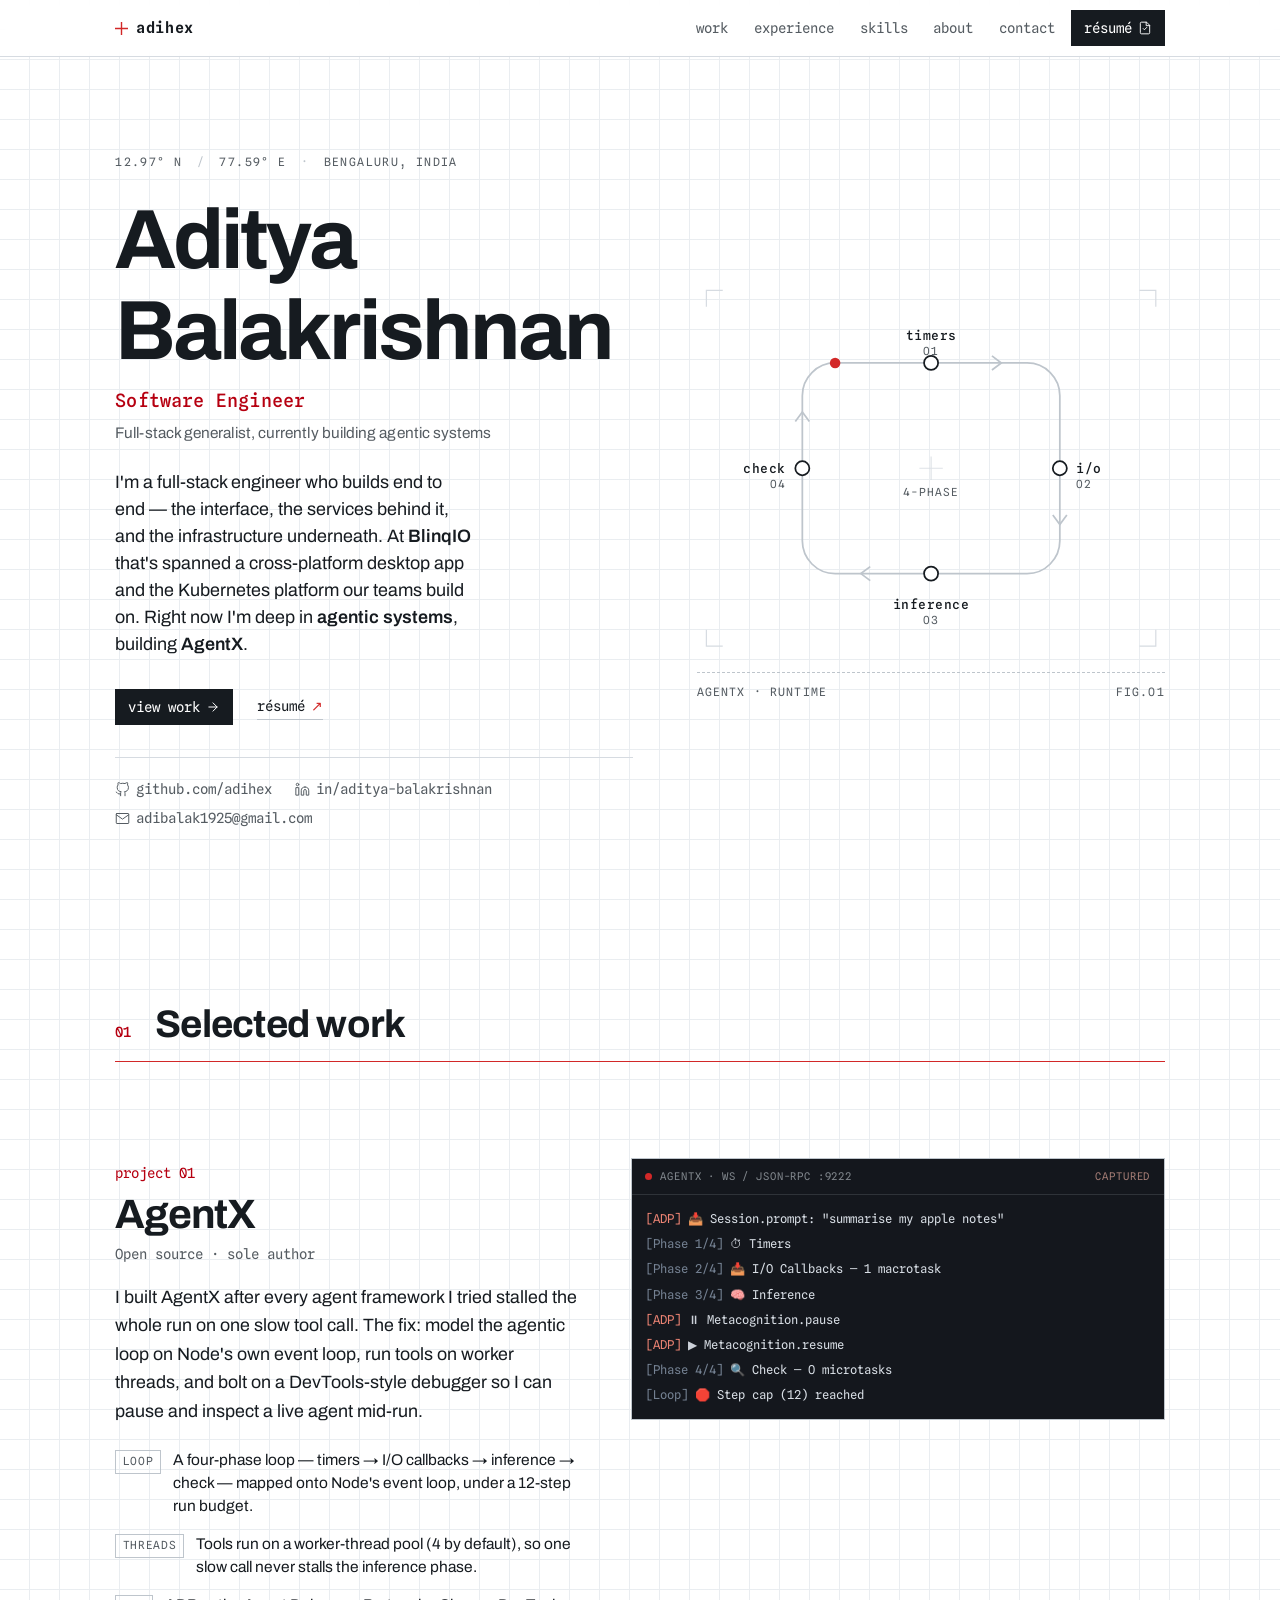
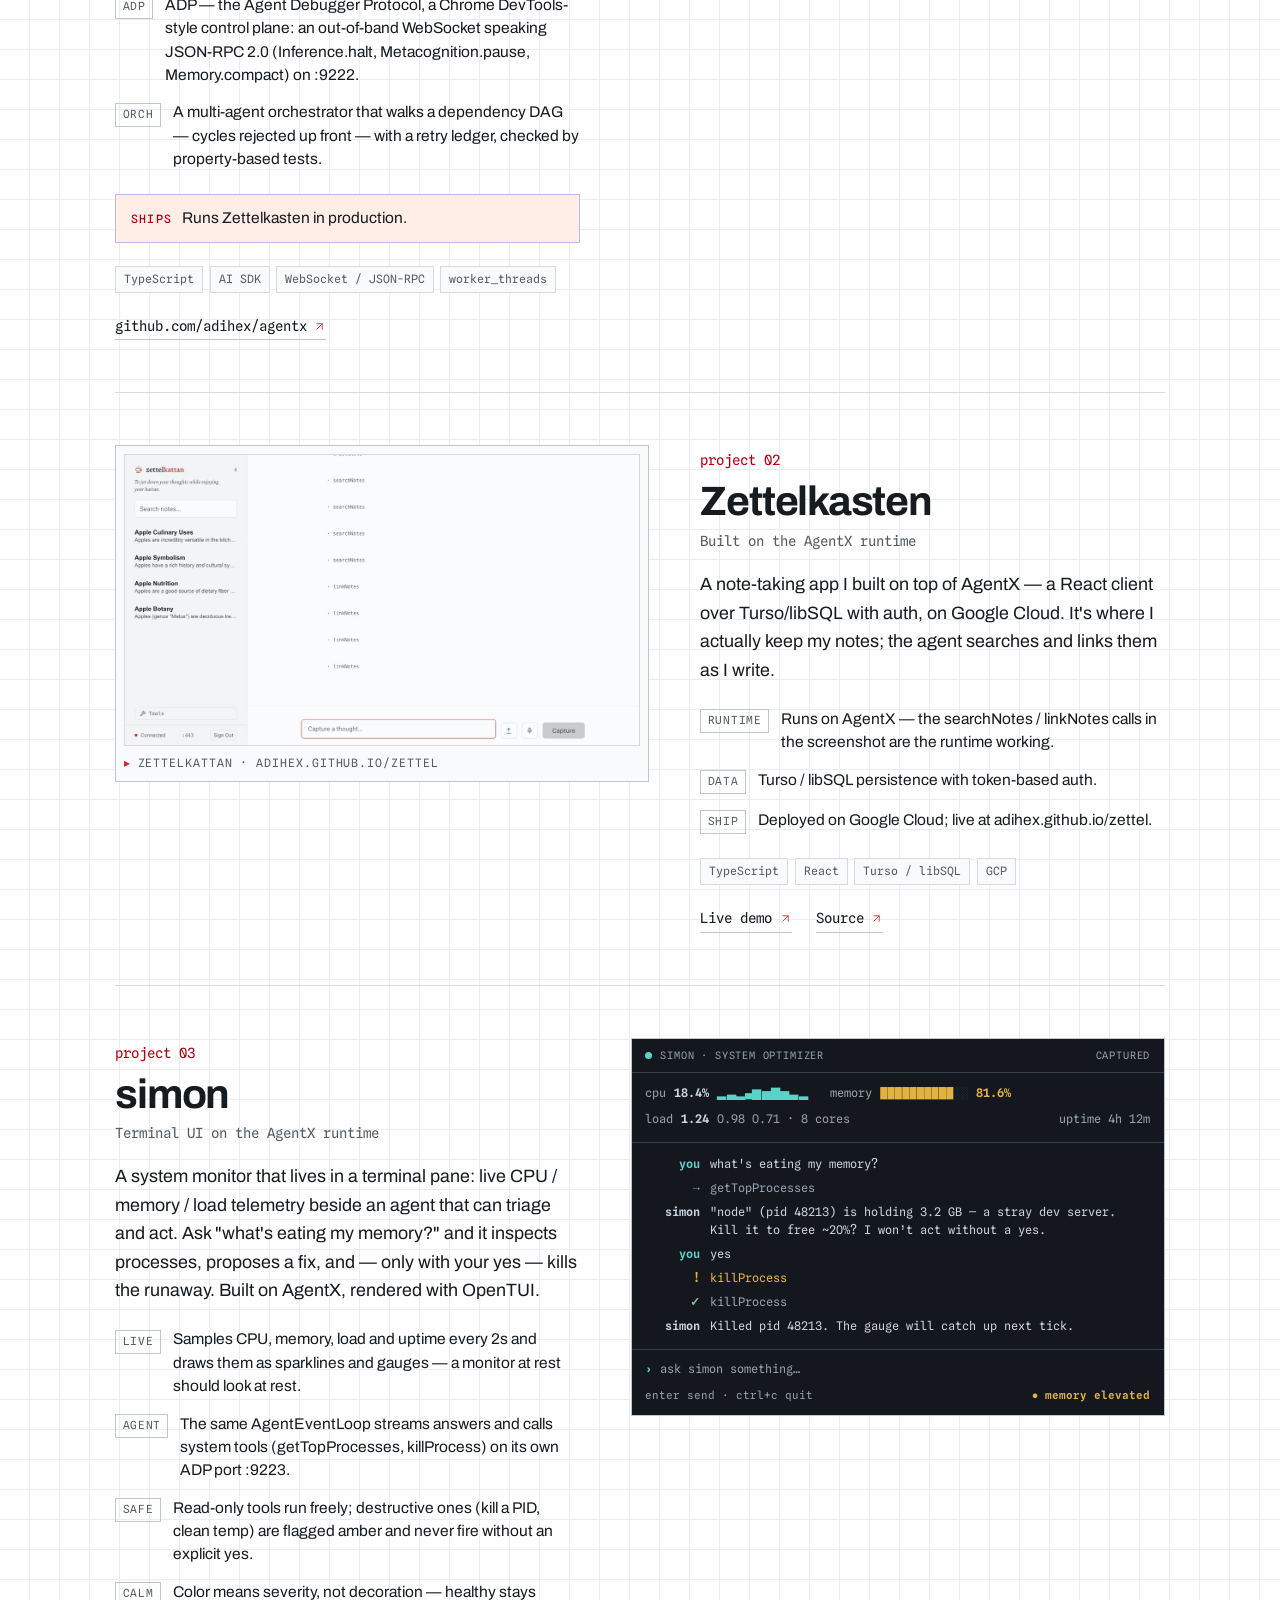
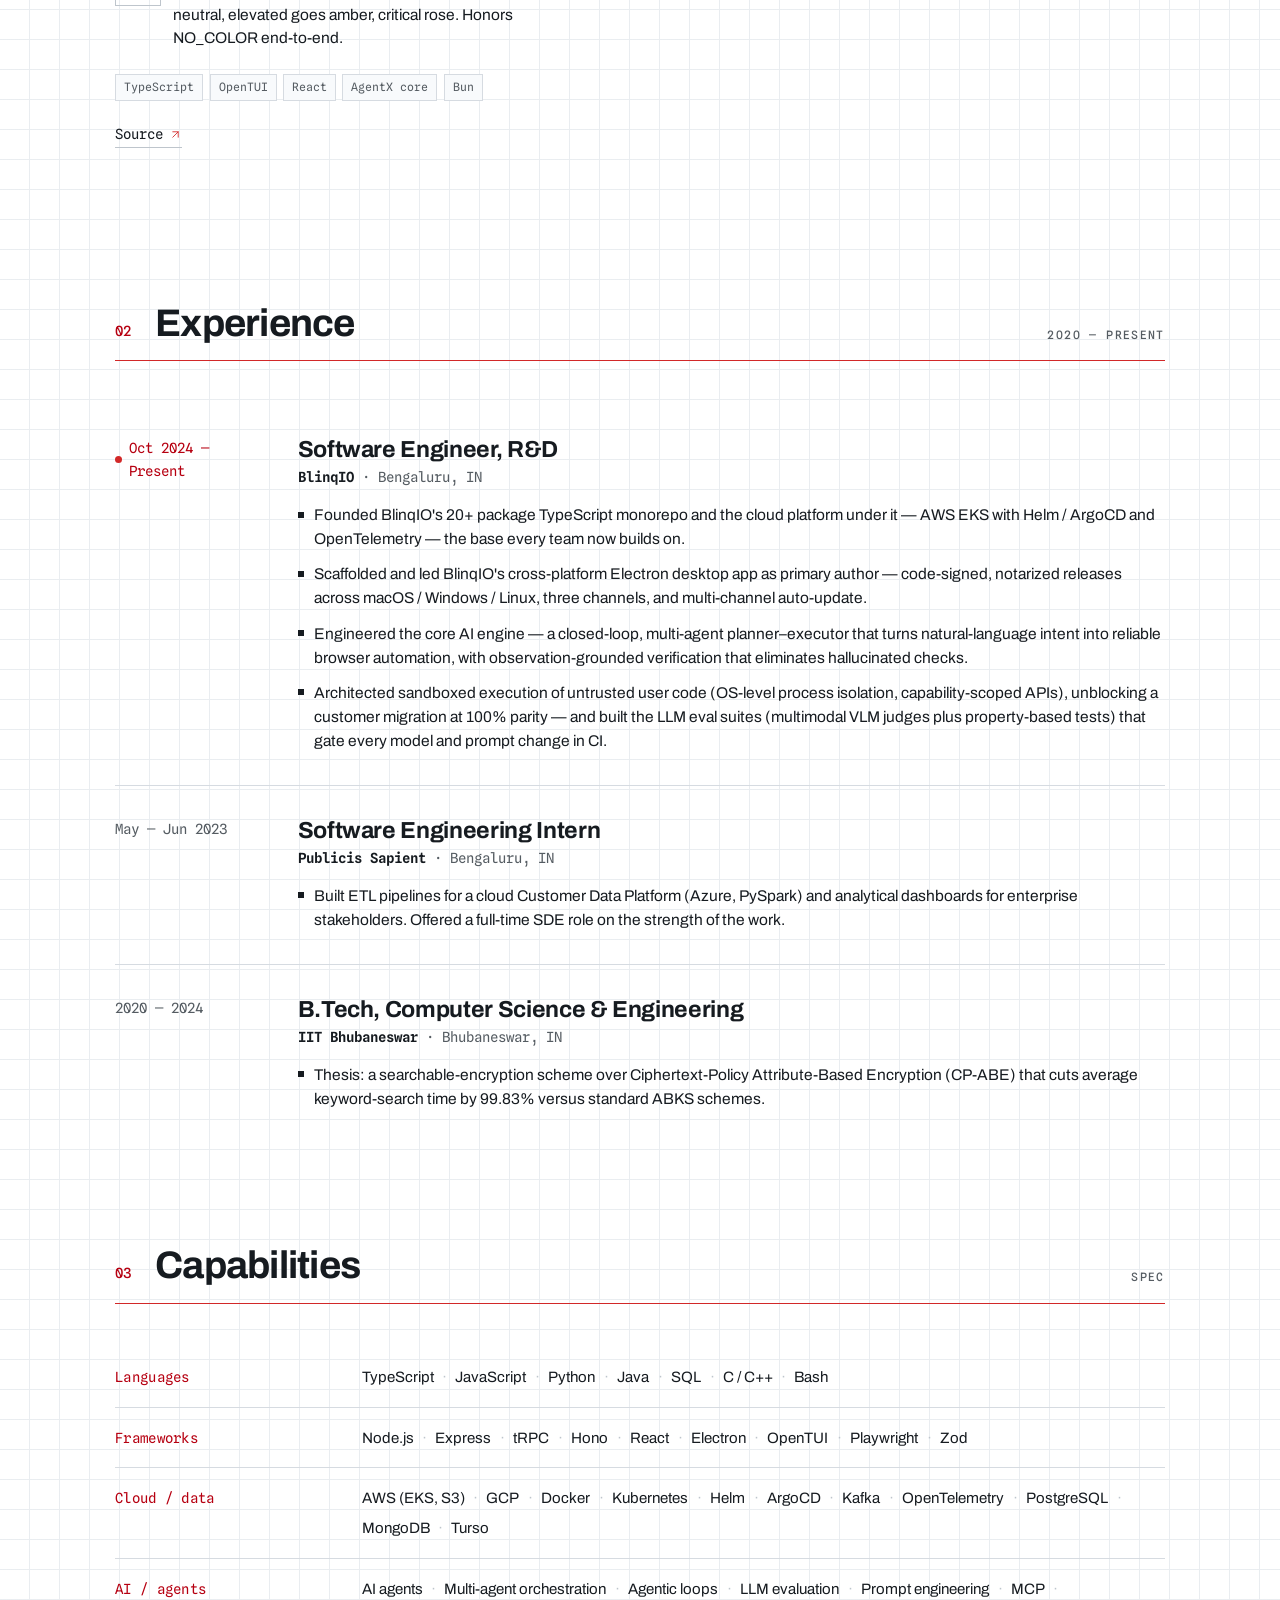
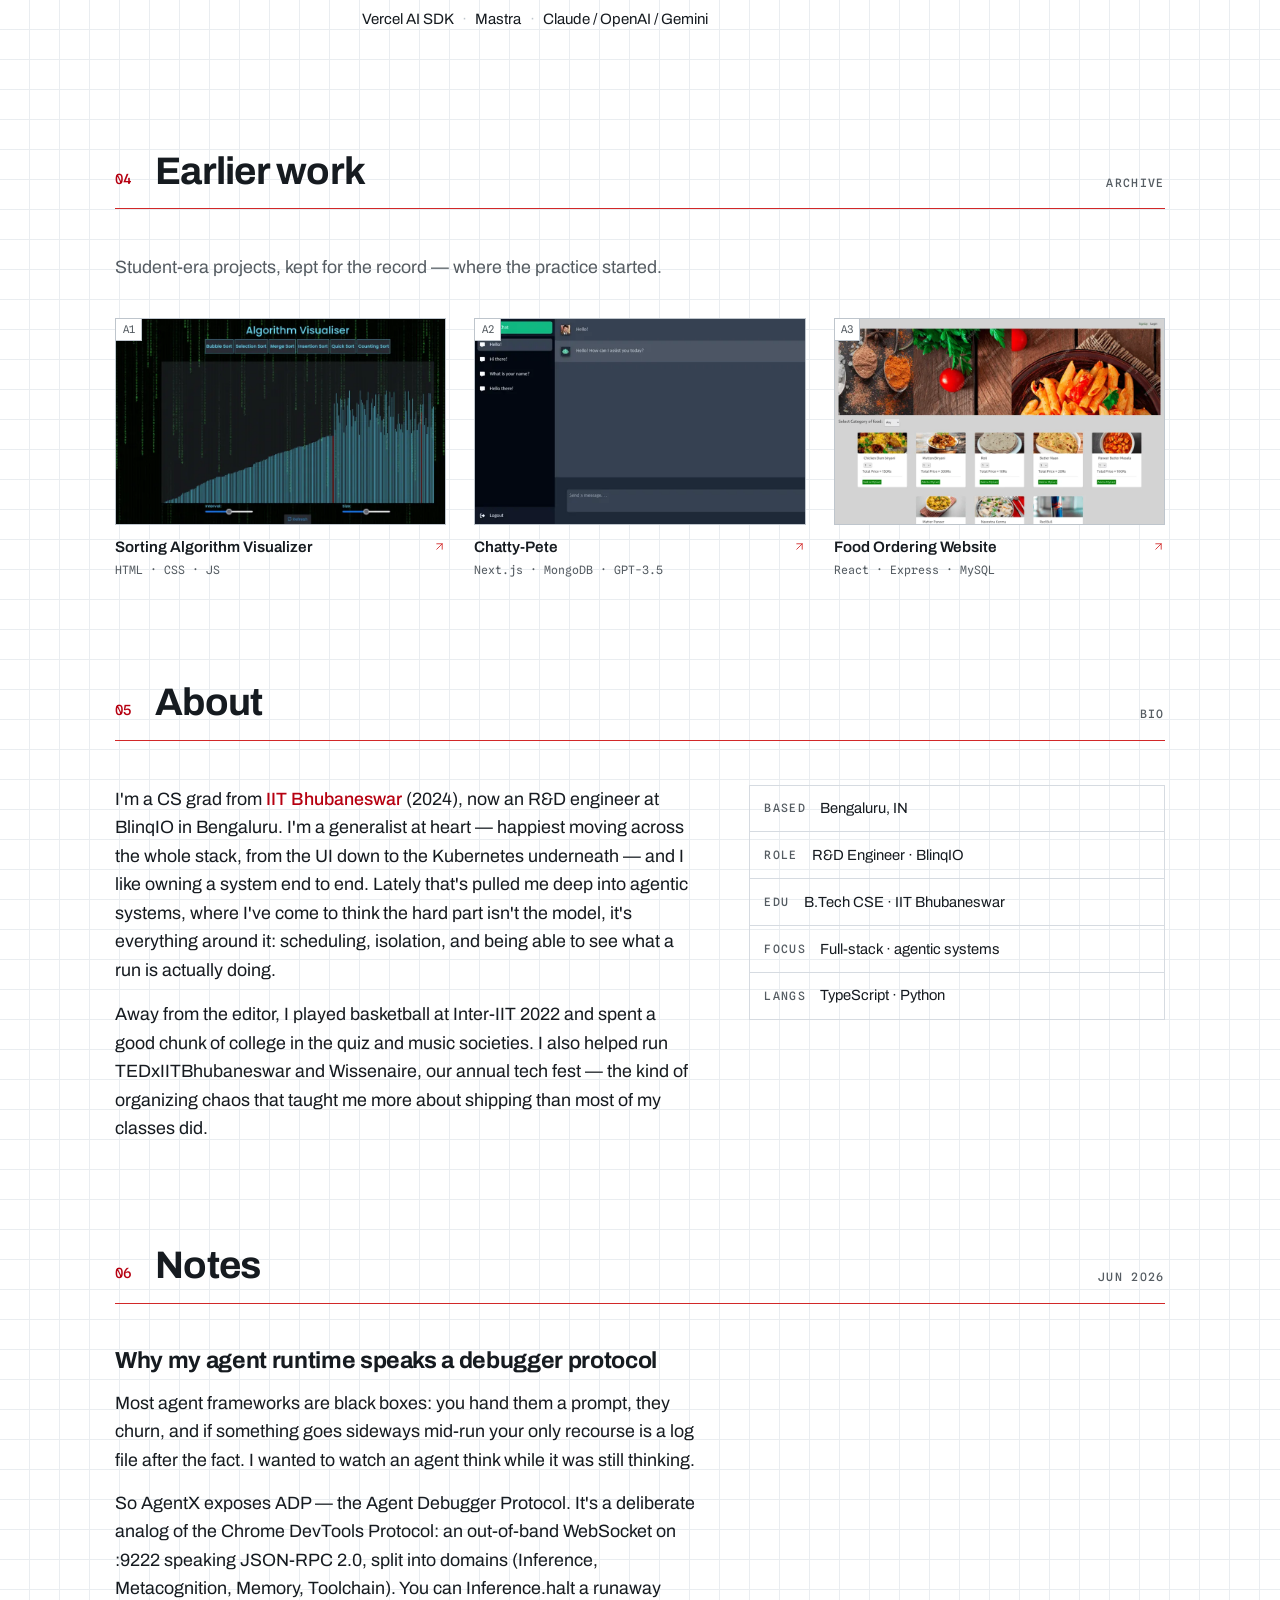
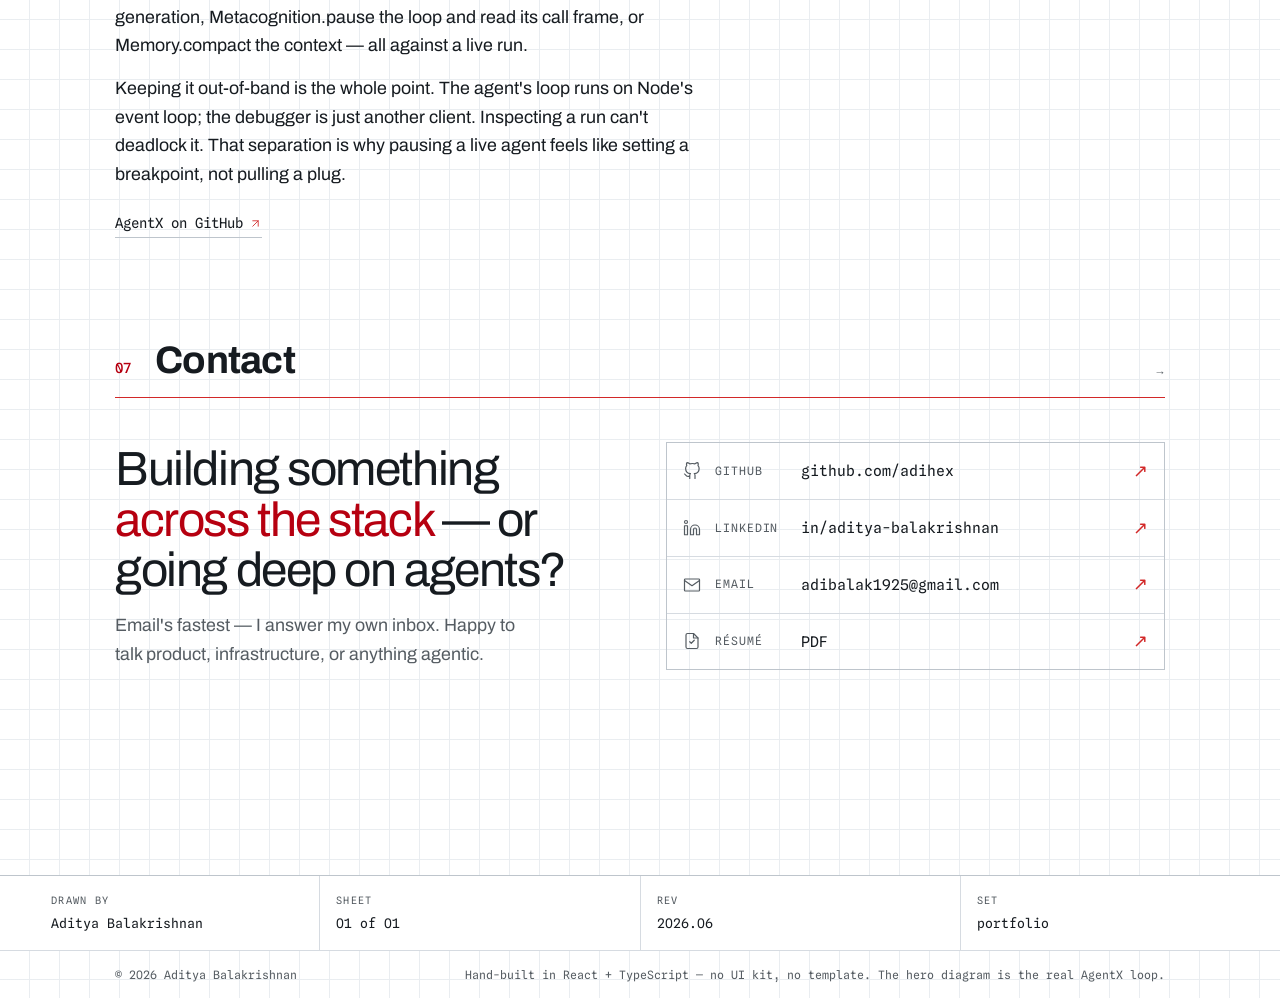
==== commit c95c5a8b: "Update portfolio from minimal-developer-portfolio" ====
--- a/index.html
+++ b/index.html
@@ -32,6 +32,7 @@
 
     <!-- icons -->
     <link rel="icon" type="image/x-icon" href="/assets/favicon.ico" />
+    <link rel="icon" type="image/svg+xml" href="/assets/favicon.svg" />
     <link rel="icon" type="image/png" sizes="32x32" href="/assets/favicon-32x32.png" />
     <link rel="icon" type="image/png" sizes="16x16" href="/assets/favicon-16x16.png" />
     <link rel="apple-touch-icon" sizes="180x180" href="/assets/apple-touch-icon.png" />
